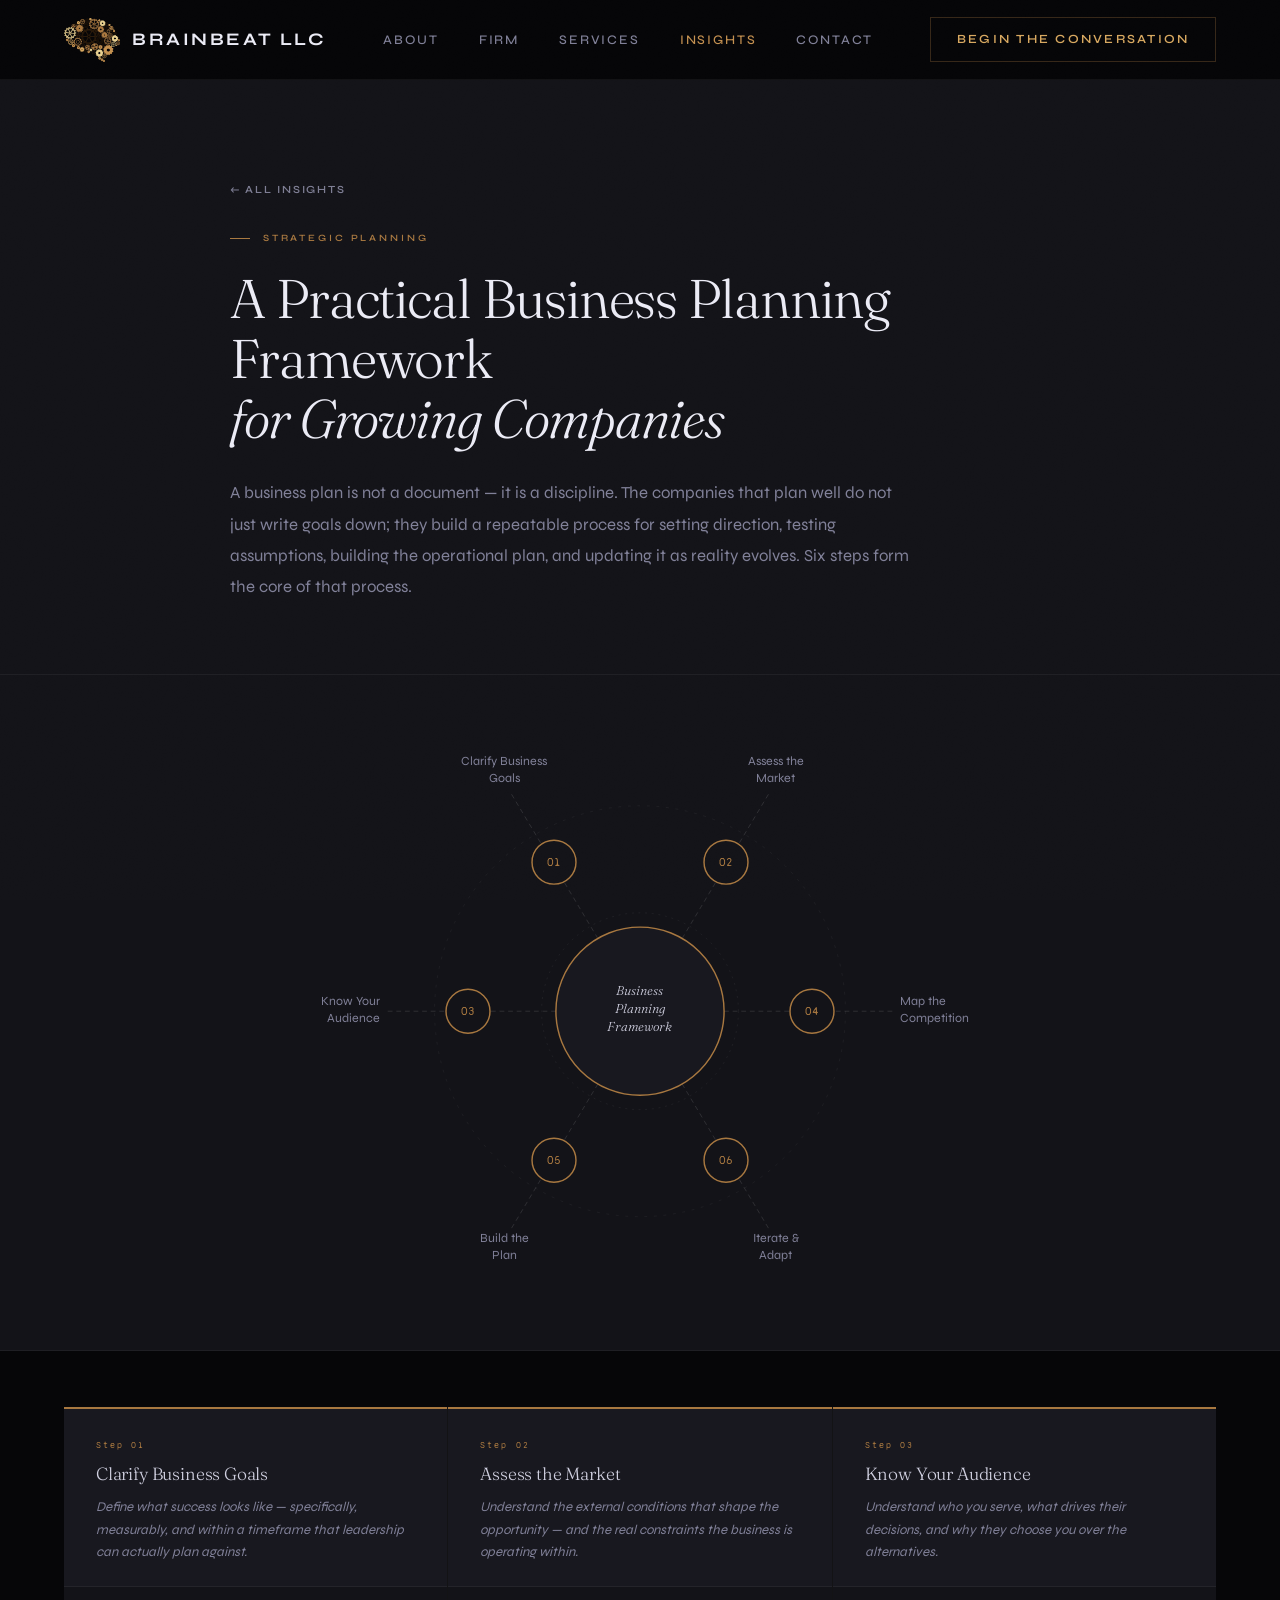
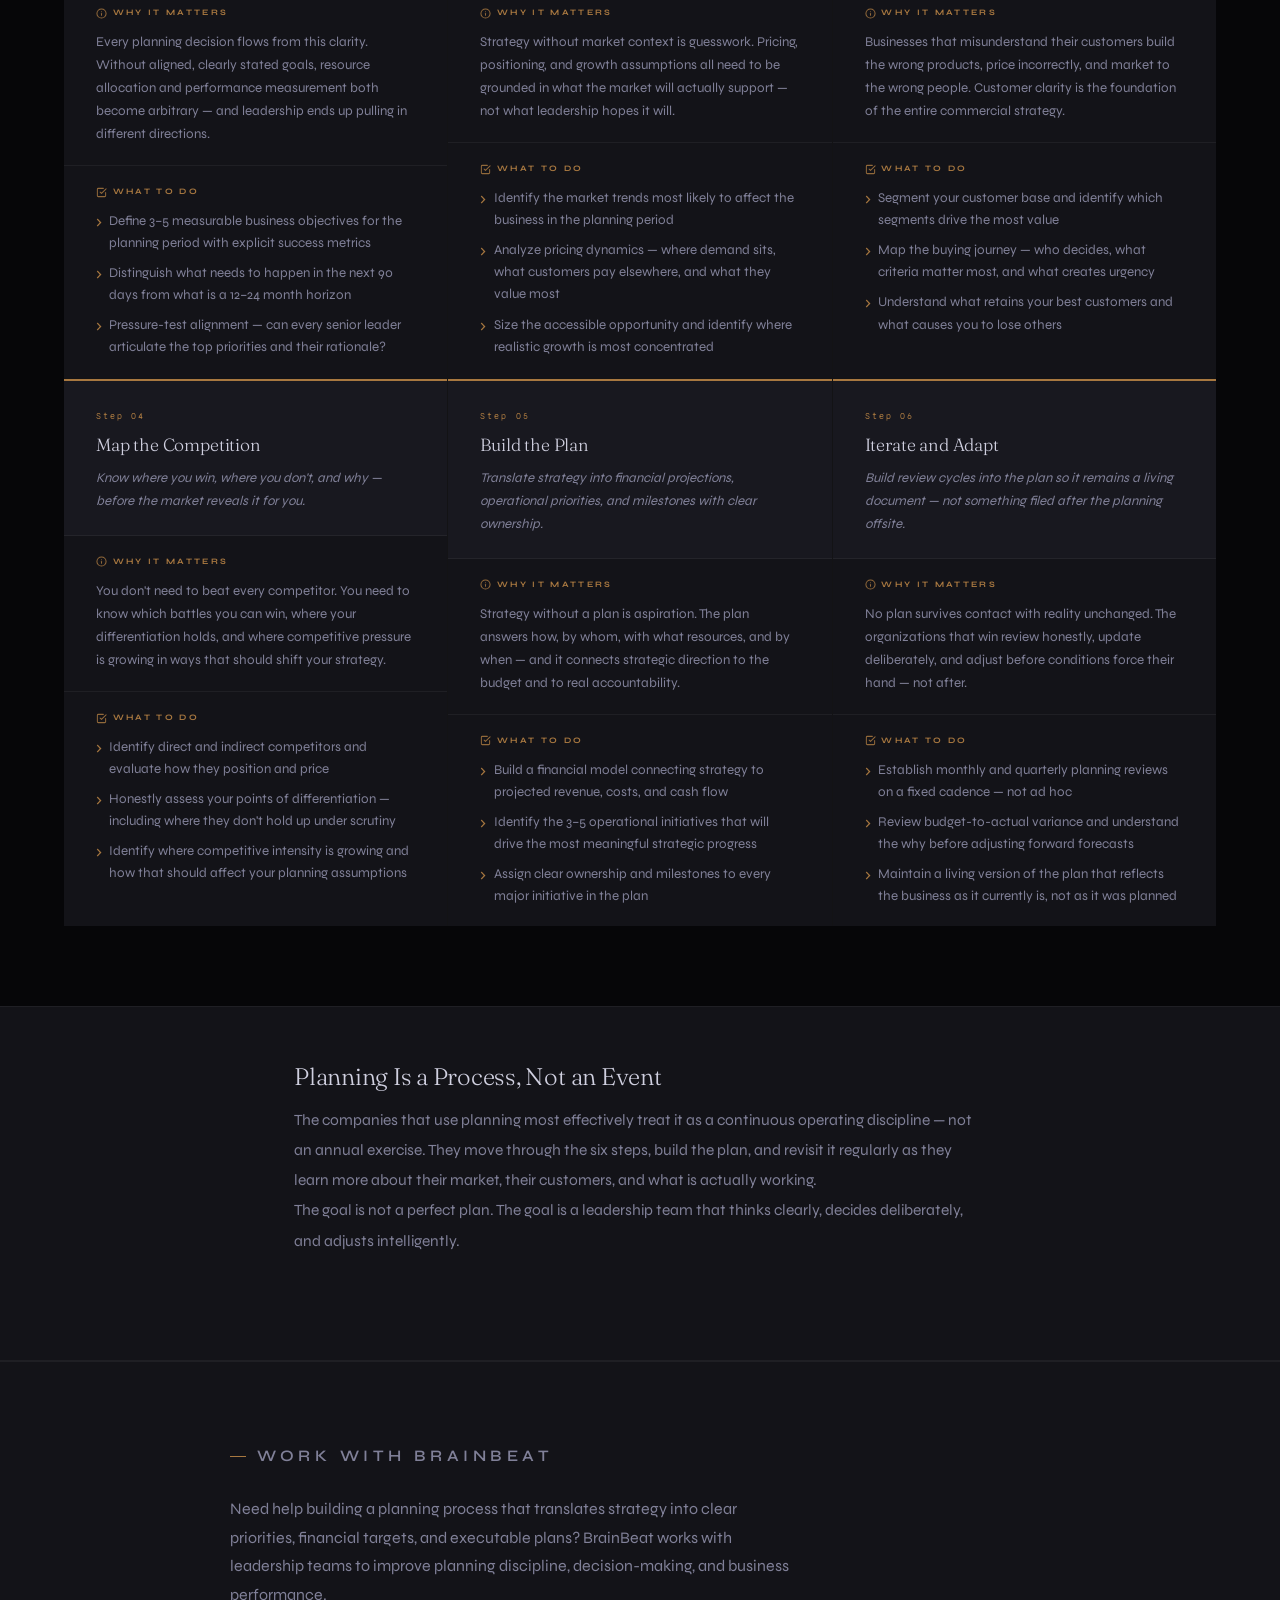
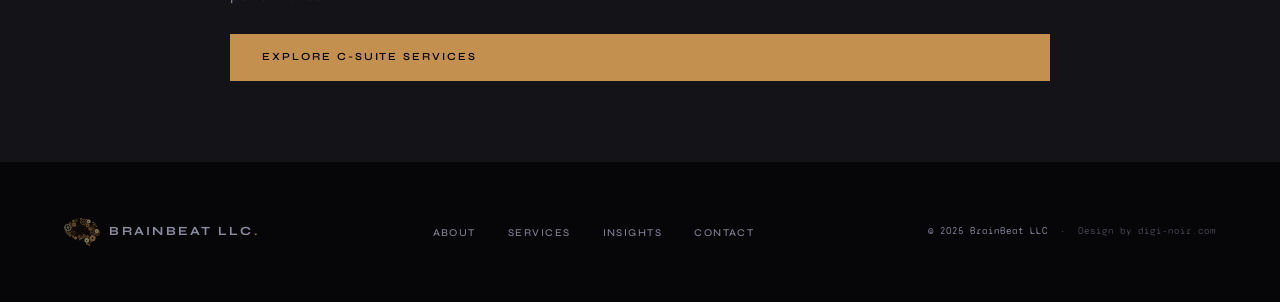
==== insights/business-planning-framework.html @ 5f7722be "added insights" ====
<!doctype html>
<html lang="en">
  <head>
    <meta charset="UTF-8" />
    <meta name="viewport" content="width=device-width, initial-scale=1.0" />
    <title>A Practical Business Planning Framework for Growing Companies | BrainBeat LLC</title>
    <meta
      name="description"
      content="Six steps to a practical business planning framework: clarify goals, assess the market, know your audience, map competition, build the plan, and iterate."
    />
    <meta name="author" content="BrainBeat LLC" />
    <meta name="robots" content="index, follow" />
    <link rel="canonical" href="https://www.brainbeatllc.com/insights/business-planning-framework" />
    <link rel="icon" type="image/svg+xml" href="../favicon.svg" />
    <link rel="icon" type="image/png" href="../favicon.png" />
    <link rel="shortcut icon" href="../favicon.png" />
    <link
      href="https://fonts.googleapis.com/css2?family=Syne:wght@400;500;600;700;800&family=Syne+Mono&family=Fraunces:ital,opsz,wght@0,9..144,300;0,9..144,400;1,9..144,300;1,9..144,400&display=swap"
      rel="stylesheet"
    />
    <link rel="stylesheet" href="../styles.css" />
    <style>
      /* ── HUB DIAGRAM ── */
      .hub-section {
        background: var(--surface);
        border-bottom: 1px solid var(--border);
        padding: 2.5rem 5% 1.5rem;
      }
      .hub-svg-wrap {
        max-width: 860px;
        margin: 0 auto;
      }
      .hub-svg-wrap svg { width: 100%; height: auto; display: block; }

      /* ── STEP CARDS ── */
      .steps-outer {
        padding: 3.5rem 5% 5rem;
        background: var(--void);
      }
      .steps-grid {
        display: grid;
        grid-template-columns: repeat(3, 1fr);
        gap: 1px;
        background: var(--border);
        max-width: 1200px;
        margin: 0 auto;
      }
      .step-card {
        background: var(--surface);
        display: flex;
        flex-direction: column;
        border-top: 2px solid var(--accent);
      }
      .step-card-top {
        padding: 1.8rem 2rem 1.4rem;
        border-bottom: 1px solid var(--border);
        background: var(--surface-mid);
      }
      .step-num {
        font-family: "Syne Mono", monospace;
        font-size: 0.58rem;
        letter-spacing: 0.22em;
        color: var(--accent);
        display: block;
        margin-bottom: 0.35rem;
      }
      .step-title {
        font-family: "Fraunces", serif;
        font-size: 1.1rem;
        font-weight: 300;
        color: var(--text-pale);
        letter-spacing: -0.01em;
        margin-bottom: 0.5rem;
      }
      .step-tagline {
        font-family: "Syne", sans-serif;
        font-size: 0.83rem;
        color: var(--text-muted);
        line-height: 1.7;
        font-style: italic;
      }
      .step-section {
        padding: 1.2rem 2rem;
        border-bottom: 1px solid var(--border);
      }
      .step-section:last-child { border-bottom: none; flex: 1; }
      .step-lbl {
        font-family: "Syne", sans-serif;
        font-size: 0.52rem;
        font-weight: 700;
        letter-spacing: 0.28em;
        text-transform: uppercase;
        color: var(--accent);
        display: flex;
        align-items: center;
        gap: 0.35rem;
        margin-bottom: 0.7rem;
      }
      .step-lbl svg { flex-shrink: 0; opacity: 0.85; }
      .step-p {
        font-family: "Syne", sans-serif;
        font-size: 0.835rem;
        color: var(--text-muted);
        line-height: 1.72;
      }
      .step-list {
        list-style: none;
        display: flex;
        flex-direction: column;
        gap: 0.5rem;
      }
      .step-list li {
        font-family: "Syne", sans-serif;
        font-size: 0.835rem;
        color: var(--text-muted);
        line-height: 1.65;
        display: flex;
        gap: 0.45rem;
        align-items: flex-start;
      }
      .step-list li::before {
        content: "›";
        color: var(--accent);
        font-size: 1rem;
        line-height: 1.55;
        flex-shrink: 0;
      }

      /* ── RESPONSIVE ── */
      @media (max-width: 900px) {
        .steps-grid { grid-template-columns: repeat(2, 1fr); }
      }
      @media (max-width: 560px) {
        .steps-grid { grid-template-columns: 1fr; }
        .step-card { border-top: none; border-left: 2px solid var(--accent); }
        .step-card-top { padding: 1.4rem 1.5rem 1.1rem; }
        .step-section { padding: 1rem 1.5rem; }
        .hub-section { padding: 2rem 5% 1rem; }
      }
    </style>
  </head>
  <body>
    <a class="skip-link" href="#article">Skip to main content</a>

    <!-- NAV -->
    <nav>
      <a class="nav-logo" href="../">
        <img src="../brain_and_gears_dark_executive.svg" alt="BrainBeat LLC" class="nav-logo-img" />
        <span class="nav-logo-text">BrainBeat LLC</span>
      </a>
      <ul class="nav-links">
        <li><a href="../#about">About</a></li>
        <li><a href="../#firm">Firm</a></li>
        <li><a href="../#team">Services</a></li>
        <li><a href="index.html" class="nav-link-active">Insights</a></li>
        <li><a href="../#contact">Contact</a></li>
      </ul>
      <a class="nav-cta" href="../#contact">Begin the Conversation</a>
      <button class="nav-hamburger" id="nav-hamburger" aria-label="Toggle menu">
        <span></span><span></span><span></span>
      </button>
    </nav>
    <div class="nav-drawer" id="nav-drawer">
      <a class="nav-drawer-link" href="../#about">About</a>
      <a class="nav-drawer-link" href="../#firm">Firm</a>
      <a class="nav-drawer-link" href="../#team">Services</a>
      <a class="nav-drawer-link" href="index.html">Insights</a>
      <a class="nav-drawer-link" href="../#contact">Contact</a>
      <a class="nav-drawer-cta" href="../#contact">Begin the Conversation</a>
    </div>

    <!-- ARTICLE -->
    <main class="article-page" id="article">

      <!-- HEADER -->
      <header class="article-header">
        <div class="article-header-inner">
          <a class="article-back" href="index.html">← All Insights</a>
          <p class="article-eyebrow">Strategic Planning</p>
          <h1 class="article-h1">A Practical Business Planning Framework<br /><em>for Growing Companies</em></h1>
          <p class="article-intro">
            A business plan is not a document — it is a discipline. The companies that plan well do not just write goals down; they build a repeatable process for setting direction, testing assumptions, building the operational plan, and updating it as reality evolves. Six steps form the core of that process.
          </p>
        </div>
      </header>

      <!-- HUB DIAGRAM -->
      <div class="hub-section">
        <div class="hub-svg-wrap">
          <svg viewBox="0 0 900 640" xmlns="http://www.w3.org/2000/svg" aria-hidden="true">

            <!-- decorative outer dashed ring -->
            <circle cx="450" cy="310" r="215" fill="none" stroke="var(--border)" stroke-width="1" stroke-dasharray="3 7"/>
            <!-- decorative inner ring -->
            <circle cx="450" cy="310" r="103" fill="none" stroke="var(--border-high)" stroke-width="0.5" stroke-dasharray="2 5"/>

            <!-- spokes (dashed lines from central circle edge, through node, to label zone) -->
            <line x1="406" y1="234" x2="315" y2="82"  stroke="var(--border-high)" stroke-width="1" stroke-dasharray="5 4"/>
            <line x1="494" y1="234" x2="585" y2="82"  stroke="var(--border-high)" stroke-width="1" stroke-dasharray="5 4"/>
            <line x1="362" y1="310" x2="185" y2="310" stroke="var(--border-high)" stroke-width="1" stroke-dasharray="5 4"/>
            <line x1="538" y1="310" x2="715" y2="310" stroke="var(--border-high)" stroke-width="1" stroke-dasharray="5 4"/>
            <line x1="406" y1="386" x2="315" y2="538" stroke="var(--border-high)" stroke-width="1" stroke-dasharray="5 4"/>
            <line x1="494" y1="386" x2="585" y2="538" stroke="var(--border-high)" stroke-width="1" stroke-dasharray="5 4"/>

            <!-- central circle -->
            <circle cx="450" cy="310" r="88" fill="var(--surface-mid)" stroke="var(--accent)" stroke-width="1.5"/>
            <text x="450" y="293" text-anchor="middle" font-family="Fraunces, serif" font-size="13.5" font-weight="300" font-style="italic" fill="var(--text-pale)">Business</text>
            <text x="450" y="312" text-anchor="middle" font-family="Fraunces, serif" font-size="13.5" font-weight="300" font-style="italic" fill="var(--text-pale)">Planning</text>
            <text x="450" y="331" text-anchor="middle" font-family="Fraunces, serif" font-size="13.5" font-weight="300" font-style="italic" fill="var(--text-pale)">Framework</text>

            <!-- node circles -->
            <circle cx="360" cy="154" r="23" fill="var(--surface)" stroke="var(--accent)" stroke-width="1.5"/>
            <circle cx="540" cy="154" r="23" fill="var(--surface)" stroke="var(--accent)" stroke-width="1.5"/>
            <circle cx="270" cy="310" r="23" fill="var(--surface)" stroke="var(--accent)" stroke-width="1.5"/>
            <circle cx="630" cy="310" r="23" fill="var(--surface)" stroke="var(--accent)" stroke-width="1.5"/>
            <circle cx="360" cy="466" r="23" fill="var(--surface)" stroke="var(--accent)" stroke-width="1.5"/>
            <circle cx="540" cy="466" r="23" fill="var(--surface)" stroke="var(--accent)" stroke-width="1.5"/>

            <!-- node numbers -->
            <text x="360" y="154" text-anchor="middle" dominant-baseline="central" font-family="Syne Mono, monospace" font-size="13" fill="var(--accent)">01</text>
            <text x="540" y="154" text-anchor="middle" dominant-baseline="central" font-family="Syne Mono, monospace" font-size="13" fill="var(--accent)">02</text>
            <text x="270" y="310" text-anchor="middle" dominant-baseline="central" font-family="Syne Mono, monospace" font-size="13" fill="var(--accent)">03</text>
            <text x="630" y="310" text-anchor="middle" dominant-baseline="central" font-family="Syne Mono, monospace" font-size="13" fill="var(--accent)">04</text>
            <text x="360" y="466" text-anchor="middle" dominant-baseline="central" font-family="Syne Mono, monospace" font-size="13" fill="var(--accent)">05</text>
            <text x="540" y="466" text-anchor="middle" dominant-baseline="central" font-family="Syne Mono, monospace" font-size="13" fill="var(--accent)">06</text>

            <!-- step labels -->
            <text x="308" y="52"  text-anchor="middle" font-family="Syne, sans-serif" font-size="13" fill="var(--text-muted)">Clarify Business</text>
            <text x="308" y="70"  text-anchor="middle" font-family="Syne, sans-serif" font-size="13" fill="var(--text-muted)">Goals</text>

            <text x="592" y="52"  text-anchor="middle" font-family="Syne, sans-serif" font-size="13" fill="var(--text-muted)">Assess the</text>
            <text x="592" y="70"  text-anchor="middle" font-family="Syne, sans-serif" font-size="13" fill="var(--text-muted)">Market</text>

            <text x="178" y="303" text-anchor="end"    font-family="Syne, sans-serif" font-size="13" fill="var(--text-muted)">Know Your</text>
            <text x="178" y="321" text-anchor="end"    font-family="Syne, sans-serif" font-size="13" fill="var(--text-muted)">Audience</text>

            <text x="722" y="303" text-anchor="start"  font-family="Syne, sans-serif" font-size="13" fill="var(--text-muted)">Map the</text>
            <text x="722" y="321" text-anchor="start"  font-family="Syne, sans-serif" font-size="13" fill="var(--text-muted)">Competition</text>

            <text x="308" y="551" text-anchor="middle" font-family="Syne, sans-serif" font-size="13" fill="var(--text-muted)">Build the</text>
            <text x="308" y="569" text-anchor="middle" font-family="Syne, sans-serif" font-size="13" fill="var(--text-muted)">Plan</text>

            <text x="592" y="551" text-anchor="middle" font-family="Syne, sans-serif" font-size="13" fill="var(--text-muted)">Iterate &amp;</text>
            <text x="592" y="569" text-anchor="middle" font-family="Syne, sans-serif" font-size="13" fill="var(--text-muted)">Adapt</text>

          </svg>
        </div>
      </div>

      <!-- SIX STEP CARDS -->
      <div class="steps-outer">
        <div class="steps-grid">

          <!-- 01 -->
          <div class="step-card">
            <div class="step-card-top">
              <span class="step-num">Step 01</span>
              <h2 class="step-title">Clarify Business Goals</h2>
              <p class="step-tagline">Define what success looks like — specifically, measurably, and within a timeframe that leadership can actually plan against.</p>
            </div>
            <div class="step-section">
              <p class="step-lbl">
                <svg width="11" height="11" viewBox="0 0 24 24" fill="none" stroke="currentColor" stroke-width="2.2" stroke-linecap="round" stroke-linejoin="round"><circle cx="12" cy="12" r="10"/><path d="M12 16v-4"/><path d="M12 8h.01"/></svg>
                Why It Matters
              </p>
              <p class="step-p">Every planning decision flows from this clarity. Without aligned, clearly stated goals, resource allocation and performance measurement both become arbitrary — and leadership ends up pulling in different directions.</p>
            </div>
            <div class="step-section">
              <p class="step-lbl">
                <svg width="11" height="11" viewBox="0 0 24 24" fill="none" stroke="currentColor" stroke-width="2.2" stroke-linecap="round" stroke-linejoin="round"><polyline points="9 11 12 14 22 4"/><path d="M21 12v7a2 2 0 0 1-2 2H5a2 2 0 0 1-2-2V5a2 2 0 0 1 2-2h11"/></svg>
                What To Do
              </p>
              <ul class="step-list">
                <li>Define 3–5 measurable business objectives for the planning period with explicit success metrics</li>
                <li>Distinguish what needs to happen in the next 90 days from what is a 12–24 month horizon</li>
                <li>Pressure-test alignment — can every senior leader articulate the top priorities and their rationale?</li>
              </ul>
            </div>
          </div>

          <!-- 02 -->
          <div class="step-card">
            <div class="step-card-top">
              <span class="step-num">Step 02</span>
              <h2 class="step-title">Assess the Market</h2>
              <p class="step-tagline">Understand the external conditions that shape the opportunity — and the real constraints the business is operating within.</p>
            </div>
            <div class="step-section">
              <p class="step-lbl">
                <svg width="11" height="11" viewBox="0 0 24 24" fill="none" stroke="currentColor" stroke-width="2.2" stroke-linecap="round" stroke-linejoin="round"><circle cx="12" cy="12" r="10"/><path d="M12 16v-4"/><path d="M12 8h.01"/></svg>
                Why It Matters
              </p>
              <p class="step-p">Strategy without market context is guesswork. Pricing, positioning, and growth assumptions all need to be grounded in what the market will actually support — not what leadership hopes it will.</p>
            </div>
            <div class="step-section">
              <p class="step-lbl">
                <svg width="11" height="11" viewBox="0 0 24 24" fill="none" stroke="currentColor" stroke-width="2.2" stroke-linecap="round" stroke-linejoin="round"><polyline points="9 11 12 14 22 4"/><path d="M21 12v7a2 2 0 0 1-2 2H5a2 2 0 0 1-2-2V5a2 2 0 0 1 2-2h11"/></svg>
                What To Do
              </p>
              <ul class="step-list">
                <li>Identify the market trends most likely to affect the business in the planning period</li>
                <li>Analyze pricing dynamics — where demand sits, what customers pay elsewhere, and what they value most</li>
                <li>Size the accessible opportunity and identify where realistic growth is most concentrated</li>
              </ul>
            </div>
          </div>

          <!-- 03 -->
          <div class="step-card">
            <div class="step-card-top">
              <span class="step-num">Step 03</span>
              <h2 class="step-title">Know Your Audience</h2>
              <p class="step-tagline">Understand who you serve, what drives their decisions, and why they choose you over the alternatives.</p>
            </div>
            <div class="step-section">
              <p class="step-lbl">
                <svg width="11" height="11" viewBox="0 0 24 24" fill="none" stroke="currentColor" stroke-width="2.2" stroke-linecap="round" stroke-linejoin="round"><circle cx="12" cy="12" r="10"/><path d="M12 16v-4"/><path d="M12 8h.01"/></svg>
                Why It Matters
              </p>
              <p class="step-p">Businesses that misunderstand their customers build the wrong products, price incorrectly, and market to the wrong people. Customer clarity is the foundation of the entire commercial strategy.</p>
            </div>
            <div class="step-section">
              <p class="step-lbl">
                <svg width="11" height="11" viewBox="0 0 24 24" fill="none" stroke="currentColor" stroke-width="2.2" stroke-linecap="round" stroke-linejoin="round"><polyline points="9 11 12 14 22 4"/><path d="M21 12v7a2 2 0 0 1-2 2H5a2 2 0 0 1-2-2V5a2 2 0 0 1 2-2h11"/></svg>
                What To Do
              </p>
              <ul class="step-list">
                <li>Segment your customer base and identify which segments drive the most value</li>
                <li>Map the buying journey — who decides, what criteria matter most, and what creates urgency</li>
                <li>Understand what retains your best customers and what causes you to lose others</li>
              </ul>
            </div>
          </div>

          <!-- 04 -->
          <div class="step-card">
            <div class="step-card-top">
              <span class="step-num">Step 04</span>
              <h2 class="step-title">Map the Competition</h2>
              <p class="step-tagline">Know where you win, where you don't, and why — before the market reveals it for you.</p>
            </div>
            <div class="step-section">
              <p class="step-lbl">
                <svg width="11" height="11" viewBox="0 0 24 24" fill="none" stroke="currentColor" stroke-width="2.2" stroke-linecap="round" stroke-linejoin="round"><circle cx="12" cy="12" r="10"/><path d="M12 16v-4"/><path d="M12 8h.01"/></svg>
                Why It Matters
              </p>
              <p class="step-p">You don't need to beat every competitor. You need to know which battles you can win, where your differentiation holds, and where competitive pressure is growing in ways that should shift your strategy.</p>
            </div>
            <div class="step-section">
              <p class="step-lbl">
                <svg width="11" height="11" viewBox="0 0 24 24" fill="none" stroke="currentColor" stroke-width="2.2" stroke-linecap="round" stroke-linejoin="round"><polyline points="9 11 12 14 22 4"/><path d="M21 12v7a2 2 0 0 1-2 2H5a2 2 0 0 1-2-2V5a2 2 0 0 1 2-2h11"/></svg>
                What To Do
              </p>
              <ul class="step-list">
                <li>Identify direct and indirect competitors and evaluate how they position and price</li>
                <li>Honestly assess your points of differentiation — including where they don't hold up under scrutiny</li>
                <li>Identify where competitive intensity is growing and how that should affect your planning assumptions</li>
              </ul>
            </div>
          </div>

          <!-- 05 -->
          <div class="step-card">
            <div class="step-card-top">
              <span class="step-num">Step 05</span>
              <h2 class="step-title">Build the Plan</h2>
              <p class="step-tagline">Translate strategy into financial projections, operational priorities, and milestones with clear ownership.</p>
            </div>
            <div class="step-section">
              <p class="step-lbl">
                <svg width="11" height="11" viewBox="0 0 24 24" fill="none" stroke="currentColor" stroke-width="2.2" stroke-linecap="round" stroke-linejoin="round"><circle cx="12" cy="12" r="10"/><path d="M12 16v-4"/><path d="M12 8h.01"/></svg>
                Why It Matters
              </p>
              <p class="step-p">Strategy without a plan is aspiration. The plan answers how, by whom, with what resources, and by when — and it connects strategic direction to the budget and to real accountability.</p>
            </div>
            <div class="step-section">
              <p class="step-lbl">
                <svg width="11" height="11" viewBox="0 0 24 24" fill="none" stroke="currentColor" stroke-width="2.2" stroke-linecap="round" stroke-linejoin="round"><polyline points="9 11 12 14 22 4"/><path d="M21 12v7a2 2 0 0 1-2 2H5a2 2 0 0 1-2-2V5a2 2 0 0 1 2-2h11"/></svg>
                What To Do
              </p>
              <ul class="step-list">
                <li>Build a financial model connecting strategy to projected revenue, costs, and cash flow</li>
                <li>Identify the 3–5 operational initiatives that will drive the most meaningful strategic progress</li>
                <li>Assign clear ownership and milestones to every major initiative in the plan</li>
              </ul>
            </div>
          </div>

          <!-- 06 -->
          <div class="step-card">
            <div class="step-card-top">
              <span class="step-num">Step 06</span>
              <h2 class="step-title">Iterate and Adapt</h2>
              <p class="step-tagline">Build review cycles into the plan so it remains a living document — not something filed after the planning offsite.</p>
            </div>
            <div class="step-section">
              <p class="step-lbl">
                <svg width="11" height="11" viewBox="0 0 24 24" fill="none" stroke="currentColor" stroke-width="2.2" stroke-linecap="round" stroke-linejoin="round"><circle cx="12" cy="12" r="10"/><path d="M12 16v-4"/><path d="M12 8h.01"/></svg>
                Why It Matters
              </p>
              <p class="step-p">No plan survives contact with reality unchanged. The organizations that win review honestly, update deliberately, and adjust before conditions force their hand — not after.</p>
            </div>
            <div class="step-section">
              <p class="step-lbl">
                <svg width="11" height="11" viewBox="0 0 24 24" fill="none" stroke="currentColor" stroke-width="2.2" stroke-linecap="round" stroke-linejoin="round"><polyline points="9 11 12 14 22 4"/><path d="M21 12v7a2 2 0 0 1-2 2H5a2 2 0 0 1-2-2V5a2 2 0 0 1 2-2h11"/></svg>
                What To Do
              </p>
              <ul class="step-list">
                <li>Establish monthly and quarterly planning reviews on a fixed cadence — not ad hoc</li>
                <li>Review budget-to-actual variance and understand the why before adjusting forward forecasts</li>
                <li>Maintain a living version of the plan that reflects the business as it currently is, not as it was planned</li>
              </ul>
            </div>
          </div>

        </div><!-- /steps-grid -->
      </div><!-- /steps-outer -->

      <!-- CLOSING PROSE -->
      <div style="background: var(--surface); border-top: 1px solid var(--border); border-bottom: 1px solid var(--border);">
        <div class="article-body" style="padding-top: 3.5rem; padding-bottom: 3.5rem;">
          <section>
            <h2>Planning Is a Process, Not an Event</h2>
            <p>The companies that use planning most effectively treat it as a continuous operating discipline — not an annual exercise. They move through the six steps, build the plan, and revisit it regularly as they learn more about their market, their customers, and what is actually working.</p>
            <p>The goal is not a perfect plan. The goal is a leadership team that thinks clearly, decides deliberately, and adjusts intelligently.</p>
          </section>
        </div>
      </div>

      <!-- CTA -->
      <div class="article-cta-block">
        <div class="article-cta-inner">
          <p class="article-cta-label">Work With BrainBeat</p>
          <p>Need help building a planning process that translates strategy into clear priorities, financial targets, and executable plans? BrainBeat works with leadership teams to improve planning discipline, decision-making, and business performance.</p>
          <a class="btn-primary" href="../#team">Explore C-Suite Services</a>
        </div>
      </div>

    </main>

    <!-- FOOTER -->
    <footer>
      <div class="footer-inner">
        <a class="footer-logo" href="../">
          <img src="../brain_and_gears_dark_executive.svg" alt="BrainBeat LLC" class="footer-logo-img" />
          <span class="footer-logo-wordmark">BrainBeat LLC<span>.</span></span>
        </a>
        <ul class="footer-links">
          <li><a href="../#about">About</a></li>
          <li><a href="../#team">Services</a></li>
          <li><a href="index.html">Insights</a></li>
          <li><a href="../#contact">Contact</a></li>
        </ul>
        <span class="footer-copy">© 2025 BrainBeat LLC &nbsp;·&nbsp; <a href="https://www.digi-noir.com" target="_blank" rel="noopener" style="color: inherit; text-decoration: none; opacity: 0.5">Design by digi-noir.com</a></span>
      </div>
    </footer>

    <script>
      const hamburger = document.getElementById("nav-hamburger");
      const drawer = document.getElementById("nav-drawer");
      hamburger.addEventListener("click", () => { hamburger.classList.toggle("open"); drawer.classList.toggle("open"); });
      drawer.querySelectorAll("a").forEach((link) => { link.addEventListener("click", () => { hamburger.classList.remove("open"); drawer.classList.remove("open"); }); });
    </script>
  </body>
</html>
---- styles.css ----
*,
*::before,
*::after {
  box-sizing: border-box;
  margin: 0;
  padding: 0;
}

:root {
  --void: #060608;
  --abyss: #0a0a0e;
  --deep: #0e0e14;
  --surface: #131318;
  --surface-mid: #18181f;
  --surface-up: #1f1f28;
  --border: rgba(255, 255, 255, 0.05);
  --border-mid: rgba(255, 255, 255, 0.08);
  --border-high: rgba(255, 255, 255, 0.12);
  --text-dim: #7e7e94;
  --text-muted: #808098;
  --text-mid: #8a8aa0;
  --text-soft: #b0b0c8;
  --text-pale: #d0d0e0;
  --text-bright: #ebebf5;
  --platinum: #c8c8d8;
  --silver: #e0e0f0;
  --accent: #a87840;
  --accent-mid: #c49050;
  --accent-light: #d8a860;
  --accent-glow: rgba(168, 120, 64, 0.12);
  --red: #e06060;
}

html {
  scroll-behavior: smooth;
}

body {
  background-color: var(--void);
  color: var(--text-soft);
  font-family: "Syne", system-ui, sans-serif;
  font-size: 15px;
  line-height: 1.65;
  overflow-x: hidden;
}

/* Cinematic grain */
body::before {
  content: "";
  position: fixed;
  inset: 0;
  background-image: url("data:image/svg+xml,%3Csvg xmlns='http://www.w3.org/2000/svg' width='300' height='300'%3E%3Cfilter id='n'%3E%3CfeTurbulence type='fractalNoise' baseFrequency='0.75' numOctaves='4' stitchTiles='stitch'/%3E%3CfeColorMatrix type='saturate' values='0'/%3E%3C/filter%3E%3Crect width='300' height='300' filter='url(%23n)' opacity='0.035'/%3E%3C/svg%3E");
  pointer-events: none;
  z-index: 999;
  mix-blend-mode: overlay;
}

/* ── NAV ── */
nav {
  position: fixed;
  top: 0;
  left: 0;
  right: 0;
  z-index: 100;
  display: flex;
  align-items: center;
  justify-content: space-between;
  padding: 0 5%;
  height: 80px;
  background: rgba(6, 6, 8, 0.9);
  backdrop-filter: blur(20px);
  border-bottom: 1px solid var(--border);
}

.nav-logo {
  display: flex;
  align-items: center;
  gap: 0.75rem;
  text-decoration: none;
}

.nav-logo-img {
  height: 44px;
  width: auto;
  display: block;
  transition: opacity 0.2s;
}

.nav-logo:hover .nav-logo-img {
  opacity: 0.85;
}

.nav-logo-text {
  font-family: "Syne", sans-serif;
  font-size: 1.1rem;
  font-weight: 700;
  letter-spacing: 0.14em;
  text-transform: uppercase;
  color: var(--text-bright);
}

.nav-logo-text span {
  color: var(--accent-mid);
}

.nav-links {
  display: flex;
  gap: 2.5rem;
  list-style: none;
}

.nav-links a {
  font-family: "Syne", sans-serif;
  font-size: 0.82rem;
  font-weight: 500;
  letter-spacing: 0.14em;
  text-transform: uppercase;
  color: var(--text-muted);
  text-decoration: none;
  transition: color 0.2s;
}

.nav-links a:hover {
  color: var(--text-soft);
}

.nav-cta {
  font-family: "Syne", sans-serif;
  font-size: 0.78rem;
  font-weight: 600;
  letter-spacing: 0.18em;
  text-transform: uppercase;
  color: var(--accent-light);
  border: 1px solid rgba(168, 120, 64, 0.3);
  padding: 0.7rem 1.6rem;
  text-decoration: none;
  transition:
    border-color 0.2s,
    background 0.2s;
}

.nav-cta:hover {
  border-color: var(--accent-mid);
  background: var(--accent-glow);
}

/* ── HERO LOGO ── */
.hero-logo-display {
  position: absolute;
  top: 50%;
  left: 50%;
  transform: translate(-20%, -54%);
  width: 420px;
  height: 420px;
  pointer-events: none;
  z-index: 0;
}

.hero-logo-display::before {
  content: "";
  position: absolute;
  inset: -60px;
  background: radial-gradient(
    ellipse,
    rgba(168, 120, 64, 0.18) 0%,
    transparent 70%
  );
  pointer-events: none;
}

.hero-logo-display img {
  width: 100%;
  height: 100%;
  object-fit: contain;
  filter: sepia(1) saturate(1.6) hue-rotate(5deg) brightness(1.3);
  animation: logo-breathe 5s ease-in-out infinite;
}

@keyframes logo-breathe {
  0%,
  100% {
    opacity: 0.12;
  }
  50% {
    opacity: 0.52;
  }
}

/* ── HERO ── */
.hero {
  min-height: 100vh;
  padding: 8rem 5% 6rem;
  display: flex;
  align-items: flex-end;
  position: relative;
  overflow: hidden;
}

.hero-gradient {
  position: absolute;
  inset: 0;
  background:
    radial-gradient(
      ellipse 60% 80% at 70% 30%,
      rgba(168, 120, 64, 0.06) 0%,
      transparent 70%
    ),
    radial-gradient(
      ellipse 40% 60% at 10% 90%,
      rgba(168, 120, 64, 0.04) 0%,
      transparent 60%
    ),
    linear-gradient(to bottom, transparent 40%, var(--void) 100%);
}

.hero-counter {
  position: absolute;
  top: 8rem;
  right: 5%;
  display: flex;
  flex-direction: column;
  gap: 0.5rem;
  align-items: flex-end;
}

.hero-counter-num {
  font-family: "Syne Mono", monospace;
  font-size: 0.65rem;
  color: var(--text-dim);
  letter-spacing: 0.1em;
}

.hero-counter-active {
  color: var(--accent-mid);
}

.hero-content {
  position: relative;
  z-index: 1;
  max-width: 900px;
}

.hero-label {
  font-family: "Syne", sans-serif;
  font-size: 0.62rem;
  font-weight: 600;
  letter-spacing: 0.3em;
  text-transform: uppercase;
  color: var(--accent);
  margin-bottom: 2rem;
  display: flex;
  align-items: center;
  gap: 1rem;
}

.hero-label::before {
  content: "";
  width: 30px;
  height: 1px;
  background: var(--accent);
}

.hero h1 {
  font-family: "Fraunces", serif;
  font-size: clamp(3.5rem, 9vw, 8rem);
  font-weight: 300;
  line-height: 0.95;
  color: var(--text-bright);
  margin-bottom: 2.5rem;
  letter-spacing: -0.02em;
}

.hero h1 em {
  font-style: italic;
  color: var(--accent-mid);
}

.hero-bottom {
  display: flex;
  align-items: flex-end;
  justify-content: space-between;
  gap: 3rem;
  flex-wrap: wrap;
}

.hero-sub {
  font-family: "Syne", sans-serif;
  font-size: 1.1rem;
  font-weight: 400;
  color: var(--text-muted);
  max-width: 400px;
  line-height: 1.8;
}

.hero-actions {
  display: flex;
  flex-direction: column;
  gap: 0.8rem;
  align-items: flex-end;
}

.btn-primary {
  font-family: "Syne", sans-serif;
  font-size: 0.68rem;
  font-weight: 600;
  letter-spacing: 0.18em;
  text-transform: uppercase;
  color: var(--void);
  background: var(--accent-mid);
  padding: 0.9rem 2rem;
  text-decoration: none;
  transition:
    background 0.2s,
    transform 0.15s;
  white-space: nowrap;
}

.btn-primary:hover {
  background: var(--accent-light);
  transform: translateY(-1px);
}

.btn-ghost {
  font-family: "Syne", sans-serif;
  font-size: 0.68rem;
  font-weight: 500;
  letter-spacing: 0.18em;
  text-transform: uppercase;
  color: var(--text-mid);
  border: 1px solid var(--border-high);
  padding: 0.9rem 2rem;
  text-decoration: none;
  transition:
    color 0.2s,
    border-color 0.2s;
  white-space: nowrap;
}

.btn-ghost:hover {
  color: var(--text-pale);
  border-color: rgba(255, 255, 255, 0.2);
}

/* ── MARQUEE ── */
.marquee-wrap {
  overflow: hidden;
  border-top: 1px solid var(--border);
  border-bottom: 1px solid var(--border);
  background: var(--surface);
  padding: 1rem 0;
}

.marquee-track {
  display: flex;
  gap: 4rem;
  animation: marquee 30s linear infinite;
  width: max-content;
}

.marquee-item {
  font-family: "Syne", sans-serif;
  font-size: 0.85rem;
  font-weight: 600;
  letter-spacing: 0.3em;
  text-transform: uppercase;
  color: var(--text-mid);
  white-space: nowrap;
  display: flex;
  align-items: center;
  gap: 2rem;
}

.marquee-item::after {
  content: "✦";
  color: var(--accent-mid);
  font-size: 0.65rem;
}

@keyframes marquee {
  0% {
    transform: translateX(0);
  }
  100% {
    transform: translateX(-50%);
  }
}

/* ── SERVICES ── */
.services {
  padding: 8rem 5%;
  position: relative;
}

.services-header {
  display: flex;
  justify-content: space-between;
  align-items: flex-end;
  margin-bottom: 4rem;
  padding-bottom: 2rem;
  border-bottom: 1px solid var(--border);
}

.section-label {
  font-family: "Syne", sans-serif;
  font-size: 0.6rem;
  font-weight: 600;
  letter-spacing: 0.3em;
  text-transform: uppercase;
  color: var(--accent);
  margin-bottom: 0.8rem;
  display: flex;
  align-items: center;
  gap: 0.8rem;
}

.section-label::before {
  content: "";
  width: 20px;
  height: 1px;
  background: var(--accent);
}

.section-title {
  font-family: "Fraunces", serif;
  font-size: clamp(2rem, 4vw, 3.5rem);
  font-weight: 300;
  color: var(--text-bright);
  line-height: 1.1;
  letter-spacing: -0.01em;
}

.section-title em {
  font-style: italic;
  color: var(--accent-mid);
}

.section-count {
  font-family: "Syne Mono", monospace;
  font-size: 0.65rem;
  color: var(--text-dim);
  letter-spacing: 0.1em;
}

.services-list {
  display: flex;
  flex-direction: column;
  gap: 1px;
  background: var(--border);
}

.service-row {
  background: var(--void);
  display: grid;
  grid-template-columns: 60px 1fr 1fr auto;
  gap: 2.5rem;
  align-items: center;
  padding: 2rem 0;
  cursor: pointer;
  transition: background 0.25s;
  position: relative;
}

.service-row::before {
  content: "";
  position: absolute;
  left: 0;
  top: 0;
  bottom: 0;
  width: 2px;
  background: var(--accent);
  transform: scaleY(0);
  transition: transform 0.3s;
}

.service-row:hover {
  background: var(--surface);
}
.service-row:hover::before {
  transform: scaleY(1);
}

.service-row-num {
  font-family: "Syne Mono", monospace;
  font-size: 0.85rem;
  color: var(--text-dim);
  text-align: right;
  padding-right: 1rem;
  border-right: 1px solid var(--border);
}

.service-row-name {
  font-family: "Fraunces", serif;
  font-size: 1.7rem;
  font-weight: 300;
  color: var(--text-pale);
}

.service-row-desc {
  font-family: "Syne", sans-serif;
  font-size: 1rem;
  color: var(--text-muted);
  line-height: 1.7;
}

.service-row-arrow {
  font-size: 1.3rem;
  color: var(--text-dim);
  padding-right: 2rem;
  transition:
    color 0.2s,
    transform 0.2s;
}

.service-row:hover .service-row-arrow {
  color: var(--accent-mid);
  transform: translateX(4px);
}

/* ── STATS ── */
.stats {
  padding: 6rem 5%;
  background: var(--surface);
  border-top: 1px solid var(--border);
  border-bottom: 1px solid var(--border);
}

.stats-inner {
  max-width: 1300px;
  margin: 0 auto;
  display: grid;
  grid-template-columns: repeat(4, 1fr);
  gap: 1px;
  background: var(--border);
}

.stat-block {
  background: var(--surface);
  padding: 3rem 2rem;
  position: relative;
  overflow: hidden;
}

.stat-block::before {
  content: "";
  position: absolute;
  bottom: 0;
  left: 0;
  right: 0;
  height: 1px;
  background: linear-gradient(to right, var(--accent), transparent);
  opacity: 0;
  transition: opacity 0.3s;
}

.stat-block:hover::before {
  opacity: 1;
}

.stat-value {
  font-family: "Fraunces", serif;
  font-size: 3rem;
  font-weight: 300;
  color: var(--text-bright);
  line-height: 1;
  margin-bottom: 0.5rem;
}

.stat-unit {
  font-size: 1.5rem;
  color: var(--accent-mid);
}

.stat-label {
  font-family: "Syne", sans-serif;
  font-size: 0.975rem;
  font-weight: 500;
  letter-spacing: 0.18em;
  text-transform: uppercase;
  color: var(--text-dim);
}

/* ── STATEMENT ── */
.statement {
  padding: 10rem 5%;
  position: relative;
  overflow: hidden;
}

.statement-glow {
  position: absolute;
  top: 50%;
  left: 50%;
  transform: translate(-50%, -50%);
  width: 600px;
  height: 300px;
  background: radial-gradient(
    ellipse,
    rgba(168, 120, 64, 0.06) 0%,
    transparent 70%
  );
  pointer-events: none;
}

.statement-inner {
  max-width: 1000px;
  margin: 0 auto;
  position: relative;
  z-index: 1;
}

.statement-quote {
  font-family: "Fraunces", serif;
  font-size: clamp(1.8rem, 4vw, 3.2rem);
  font-weight: 300;
  font-style: italic;
  color: var(--text-pale);
  line-height: 1.35;
  margin-bottom: 3rem;
  letter-spacing: -0.01em;
}

.statement-attr {
  display: flex;
  align-items: center;
  gap: 1.5rem;
}

.statement-attr-line {
  width: 40px;
  height: 1px;
  background: var(--accent);
}

.statement-attr-text {
  font-family: "Syne", sans-serif;
  font-size: 0.65rem;
  font-weight: 500;
  letter-spacing: 0.2em;
  text-transform: uppercase;
  color: var(--accent);
}

/* ── TEAM ── */
.team {
  padding: 8rem 5%;
  background: var(--surface);
  border-top: 1px solid var(--border);
}

.team-header {
  display: flex;
  justify-content: space-between;
  align-items: flex-end;
  margin-bottom: 4rem;
}

.team-grid {
  display: grid;
  grid-template-columns: repeat(3, 1fr);
  gap: 1px;
  background: var(--border);
}

.team-card {
  background: var(--surface);
  padding: 2.5rem 2rem;
  transition: background 0.25s;
}

.team-card:hover {
  background: var(--surface-up);
}

.team-initial-block {
  width: 72px;
  height: 72px;
  border: 1px solid var(--border-high);
  display: flex;
  align-items: center;
  justify-content: center;
  font-family: "Fraunces", serif;
  font-size: 1.1rem;
  font-style: italic;
  color: var(--accent-mid);
  margin-bottom: 1.5rem;
}

.team-name {
  font-family: "Fraunces", serif;
  font-size: 1.4rem;
  font-weight: 300;
  color: var(--text-pale);
  margin-bottom: 0.3rem;
}

.team-title {
  font-family: "Syne", sans-serif;
  font-size: 0.75rem;
  font-weight: 600;
  letter-spacing: 0.2em;
  text-transform: uppercase;
  color: var(--accent);
  margin-bottom: 1.2rem;
}

.team-bio {
  font-family: "Syne", sans-serif;
  font-size: 0.95rem;
  font-weight: 400;
  color: var(--text-muted);
  line-height: 1.75;
}

.csuite-points {
  display: flex;
  flex-direction: column;
  gap: 0.6rem;
  margin-top: 0.2rem;
}

.csuite-points p {
  font-family: "Syne", sans-serif;
  font-size: 0.95rem;
  font-weight: 400;
  color: var(--text-muted);
  line-height: 1.5;
}

/* ── CONTACT ── */
.contact {
  padding: 8rem 5%;
  position: relative;
}

.contact-inner {
  max-width: 1200px;
  margin: 0 auto;
  display: grid;
  grid-template-columns: 1fr 1.6fr;
  gap: 6rem;
  align-items: start;
}

.contact-left .section-label {
  margin-bottom: 0.8rem;
}
.contact-left .section-title {
  font-size: 2.2rem;
  margin-bottom: 1.5rem;
}

.contact-left p {
  font-family: "Syne", sans-serif;
  font-size: 0.85rem;
  color: var(--text-muted);
  line-height: 1.8;
  margin-bottom: 2rem;
}

.contact-meta {
  display: flex;
  flex-direction: column;
  gap: 1.2rem;
}

.contact-meta-item {
  display: flex;
  flex-direction: column;
  gap: 0.2rem;
}

.contact-meta-label {
  font-family: "Syne", sans-serif;
  font-size: 0.58rem;
  font-weight: 600;
  letter-spacing: 0.25em;
  text-transform: uppercase;
  color: var(--text-dim);
}

.contact-meta-value {
  font-family: "Syne Mono", monospace;
  font-size: 0.82rem;
  color: var(--text-soft);
}

.contact-form {
  display: grid;
  gap: 0.8rem;
}

.form-row {
  display: grid;
  grid-template-columns: 1fr 1fr;
  gap: 0.8rem;
}

.form-group {
  display: flex;
  flex-direction: column;
  gap: 0.4rem;
}

.form-group label {
  font-family: "Syne", sans-serif;
  font-size: 0.58rem;
  font-weight: 600;
  letter-spacing: 0.2em;
  text-transform: uppercase;
  color: var(--text-dim);
}

.form-group input,
.form-group textarea,
.form-group select {
  background: var(--surface);
  border: 1px solid var(--border);
  color: var(--text-pale);
  font-family: "Syne", sans-serif;
  font-size: 0.85rem;
  padding: 0.8rem 1rem;
  outline: none;
  transition:
    border-color 0.2s,
    box-shadow 0.2s;
  width: 100%;
  appearance: none;
}

.form-group input:focus,
.form-group textarea:focus,
.form-group select:focus {
  border-color: var(--accent-mid);
  box-shadow: 0 0 0 3px rgba(168, 120, 64, 0.25);
}

.form-group input::placeholder,
.form-group textarea::placeholder {
  color: var(--text-dim);
}

.form-group textarea {
  resize: vertical;
  min-height: 120px;
}

/* ── FOOTER ── */
footer {
  background: var(--void);
  border-top: 1px solid var(--border);
  padding: 3.5rem 5%;
}

.footer-inner {
  max-width: 1300px;
  margin: 0 auto;
  display: flex;
  justify-content: space-between;
  align-items: center;
  flex-wrap: wrap;
  gap: 1.5rem;
}

.footer-logo {
  display: flex;
  align-items: center;
  gap: 0.6rem;
  text-decoration: none;
}

.footer-logo-img {
  height: 28px;
  width: auto;
  opacity: 0.55;
}

.footer-logo-wordmark {
  font-family: "Syne", sans-serif;
  font-size: 0.78rem;
  font-weight: 700;
  letter-spacing: 0.18em;
  text-transform: uppercase;
  color: var(--text-mid);
}

.footer-logo-wordmark span {
  color: var(--accent);
}

.footer-links {
  display: flex;
  gap: 2rem;
  list-style: none;
}

.footer-links a {
  font-family: "Syne", sans-serif;
  font-size: 0.65rem;
  font-weight: 500;
  letter-spacing: 0.14em;
  text-transform: uppercase;
  color: var(--text-dim);
  text-decoration: none;
  transition: color 0.2s;
}

.footer-links a:hover {
  color: var(--text-muted);
}

.footer-copy {
  font-family: "Syne Mono", monospace;
  font-size: 0.62rem;
  color: var(--text-dim);
}

/* ── MODAL ── */
.modal-overlay {
  position: fixed;
  inset: 0;
  background: rgba(6, 6, 8, 0.88);
  backdrop-filter: blur(14px);
  z-index: 500;
  display: flex;
  align-items: center;
  justify-content: center;
  padding: 2rem;
  opacity: 0;
  pointer-events: none;
  transition: opacity 0.3s;
}

.modal-overlay.active {
  opacity: 1;
  pointer-events: all;
}

.modal-panel {
  background: var(--surface);
  border-top: 2px solid var(--accent);
  max-width: 860px;
  width: 100%;
  padding: 4.5rem;
  position: relative;
  transform: translateY(20px);
  transition: transform 0.35s;
}

.modal-overlay.active .modal-panel {
  transform: translateY(0);
}

.modal-close {
  position: absolute;
  top: 1.8rem;
  right: 2rem;
  background: none;
  border: none;
  color: var(--text-muted);
  font-size: 1.3rem;
  cursor: pointer;
  transition: color 0.2s;
  padding: 0.4rem;
  line-height: 1;
}

.modal-close:hover {
  color: var(--accent-mid);
}

.modal-eyebrow {
  font-family: "Syne", sans-serif;
  font-size: 0.72rem;
  font-weight: 600;
  letter-spacing: 0.3em;
  text-transform: uppercase;
  color: var(--accent);
  margin-bottom: 1.2rem;
  display: flex;
  align-items: center;
  gap: 0.8rem;
}

.modal-eyebrow::before {
  content: "";
  width: 24px;
  height: 1px;
  background: var(--accent);
}

.modal-title {
  font-family: "Fraunces", serif;
  font-size: 3rem;
  font-weight: 300;
  color: var(--text-bright);
  margin-bottom: 2rem;
  line-height: 1.1;
  letter-spacing: -0.01em;
}

.modal-body {
  font-family: "Syne", sans-serif;
  font-size: 1.05rem;
  color: var(--text-muted);
  line-height: 2;
}

/* ── HAMBURGER ── */
.nav-hamburger {
  display: none;
  flex-direction: column;
  justify-content: center;
  gap: 5px;
  background: none;
  border: none;
  cursor: pointer;
  padding: 0.4rem;
  z-index: 200;
}

.nav-hamburger span {
  display: block;
  width: 24px;
  height: 1.5px;
  background: var(--accent-mid);
  transition:
    transform 0.3s,
    opacity 0.3s,
    width 0.3s;
  transform-origin: center;
}

.nav-hamburger.open span:nth-child(1) {
  transform: translateY(6.5px) rotate(45deg);
}
.nav-hamburger.open span:nth-child(2) {
  opacity: 0;
  width: 0;
}
.nav-hamburger.open span:nth-child(3) {
  transform: translateY(-6.5px) rotate(-45deg);
}

/* ── MOBILE DRAWER ── */
.nav-drawer {
  display: none;
  position: fixed;
  top: 80px;
  left: 0;
  right: 0;
  background: rgba(6, 6, 8, 0.97);
  backdrop-filter: blur(20px);
  border-bottom: 1px solid var(--border);
  z-index: 99;
  padding: 2.5rem 8%;
  flex-direction: column;
  gap: 0;
  transform: translateY(-10px);
  opacity: 0;
  pointer-events: none;
  transition:
    transform 0.3s,
    opacity 0.3s;
}

.nav-drawer.open {
  transform: translateY(0);
  opacity: 1;
  pointer-events: all;
}

.nav-drawer-link {
  font-family: "Fraunces", serif;
  font-size: 2rem;
  font-weight: 300;
  color: var(--text-pale);
  text-decoration: none;
  padding: 0.9rem 0;
  border-bottom: 1px solid var(--border);
  display: flex;
  align-items: center;
  justify-content: space-between;
  transition: color 0.2s;
  letter-spacing: -0.01em;
}

.nav-drawer-link:hover {
  color: var(--accent-mid);
}
.nav-drawer-link:last-of-type {
  border-bottom: none;
}

.nav-drawer-link::after {
  content: "→";
  font-family: "Syne", sans-serif;
  font-size: 1rem;
  color: var(--text-dim);
  transition:
    color 0.2s,
    transform 0.2s;
}

.nav-drawer-link:hover::after {
  color: var(--accent-mid);
  transform: translateX(4px);
}

.nav-drawer-cta {
  margin-top: 2rem;
  font-family: "Syne", sans-serif;
  font-size: 0.78rem;
  font-weight: 600;
  letter-spacing: 0.18em;
  text-transform: uppercase;
  color: var(--accent-light);
  border: 1px solid rgba(168, 120, 64, 0.3);
  padding: 1rem 1.6rem;
  text-decoration: none;
  text-align: center;
  transition:
    border-color 0.2s,
    background 0.2s;
}

.nav-drawer-cta:hover {
  border-color: var(--accent-mid);
  background: var(--accent-glow);
}

@media (max-width: 900px) and (orientation: portrait) {
  .hero-logo-display {
    display: none;
  }
}

@media (min-width: 700px) and (max-width: 900px) and (orientation: portrait) {
  .hero {
    flex-direction: column;
    align-items: center;
    justify-content: center;
    padding-top: 10rem;
  }
  .hero-logo-display {
    display: block;
    position: relative;
    top: auto;
    left: auto;
    transform: none;
    width: 351px;
    height: 351px;
    margin: 0 auto 2rem;
    align-self: center;
  }
  .hero-content {
    margin-top: 0;
    text-align: center;
    align-self: center;
  }
}

@media (max-height: 500px) and (orientation: landscape) {
  .hero h1 {
    font-size: clamp(1.75rem, 4.5vw, 4rem);
  }
  .hero-logo-display {
    width: 210px;
    height: 210px;
  }
}

@media (max-width: 1024px) {
  .nav-links {
    display: none;
  }
  .nav-cta {
    display: none;
  }
  .nav-hamburger {
    display: flex;
  }
  .nav-drawer {
    display: flex;
  }
}

@media (max-width: 900px) {
  .hero {
    align-items: flex-start;
    padding-top: 10rem;
  }
  .services-header {
    flex-direction: column;
    align-items: flex-start;
    gap: 1rem;
  }
  .service-row {
    grid-template-columns: 50px 1fr;
    gap: 1rem;
  }
  .service-row-desc,
  .service-row-arrow {
    display: none;
  }
  .stats-inner {
    grid-template-columns: 1fr 1fr;
  }
  .clients-grid {
    grid-template-columns: repeat(3, 1fr);
  }
  .team-grid {
    grid-template-columns: 1fr;
  }
  .contact-inner {
    grid-template-columns: 1fr;
    gap: 3rem;
  }
  .form-row {
    grid-template-columns: 1fr;
  }
  .footer-inner {
    flex-direction: column;
    align-items: flex-start;
  }
}

/* ── CLIENTS ── */
.clients {
  padding: 7rem 5%;
  background: var(--void);
  border-top: 1px solid var(--border);
}

.clients-header {
  max-width: 1200px;
  margin: 0 auto 4rem;
}

.clients-grid {
  max-width: 1200px;
  margin: 0 auto;
  display: grid;
  grid-template-columns: repeat(4, 1fr);
  gap: 1px;
  background: var(--border);
}

.client-item {
  background: var(--void);
  display: flex;
  align-items: center;
  justify-content: center;
  padding: 2.8rem 2rem;
  transition: background 0.25s;
  position: relative;
  overflow: hidden;
}

.client-item::after {
  content: "";
  position: absolute;
  bottom: 0;
  left: 0;
  right: 0;
  height: 1px;
  background: linear-gradient(
    to right,
    transparent,
    var(--accent),
    transparent
  );
  opacity: 0;
  transition: opacity 0.3s;
}

.client-logo-img {
  max-width: 140px;
  max-height: 44px;
  width: auto;
  height: auto;
  display: block;
  filter: grayscale(0.45) sepia(0.25) brightness(0.9) opacity(0.75);
}

.client-logo-img--lg {
  max-width: 210px;
  max-height: 66px;
}

.client-logo-img--zoom {
  transform: scale(1.5);
}

.client-placeholder {
  font-family: "Syne", sans-serif;
  font-size: 0.68rem;
  font-weight: 600;
  letter-spacing: 0.28em;
  text-transform: uppercase;
  color: var(--text-dim);
  opacity: 0.45;
  transition:
    opacity 0.3s,
    color 0.3s;
  text-align: center;
}

.client-item:hover .client-placeholder {
  opacity: 0.9;
  color: var(--text-soft);
}

@media (max-width: 600px) {
  .clients-grid {
    grid-template-columns: repeat(2, 1fr);
  }
  .client-logo-img--zoom {
    transform: scale(1.125);
  }
}

/* ── SKIP LINK ── */
.skip-link {
  position: absolute;
  top: -100%;
  left: 1rem;
  background: var(--surface);
  color: var(--accent-light);
  border: 1px solid var(--accent);
  padding: 0.75rem 1.5rem;
  font-family: "Syne", sans-serif;
  font-size: 0.85rem;
  font-weight: 600;
  letter-spacing: 0.1em;
  text-decoration: none;
  z-index: 1000;
  transition: top 0.2s;
}
.skip-link:focus {
  top: 1rem;
}

/* ── GLOBAL FOCUS VISIBLE ── */
:focus-visible {
  outline: 2px solid var(--accent-mid);
  outline-offset: 3px;
}
.form-group input:focus-visible,
.form-group textarea:focus-visible,
.form-group select:focus-visible {
  outline: none;
}

/* ── REDUCED MOTION ── */
@media (prefers-reduced-motion: reduce) {
  .marquee-track {
    animation: none;
  }
  .hero-logo-display img {
    animation: none;
    opacity: 0.3;
  }
}

@media (orientation: landscape) and (max-height: 500px) {
  .hero-logo-display {
    display: block;
    width: 150px;
    height: 150px;
    top: 45%;
    left: auto;
    right: 10%;
    transform: translateY(-50%);
  }
}

@media (max-width: 667px) and (orientation: landscape) {
  .hero-logo-display {
    width: 120px;
    height: 120px;
    top: 50%;
    left: auto;
    right: 3%;
    transform: translateY(-50%);
  }
  .clients-grid {
    grid-template-columns: repeat(2, 1fr);
  }
  .client-item {
    padding: 1.2rem 1rem;
  }
  .client-logo-img {
    max-width: 90px !important;
    max-height: 30px !important;
    transform: none !important;
  }
  .client-logo-img--zoom {
    transform: none !important;
  }
}

@media (min-width: 1024px) and (max-width: 1180px) and (orientation: landscape) {
  .hero-logo-display {
    transform: translate(5%, -54%);
  }
  .hero-label {
    font-size: 0.465rem;
  }
  .hero h1 {
    font-size: clamp(2.625rem, 6.75vw, 6rem);
  }
}

/* ── INSIGHTS HUB ── */
.insights-hub {
  padding: 8rem 5%;
  background: var(--void);
}

.insights-hub-header {
  max-width: 1200px;
  margin: 0 auto 4rem;
}

.insights-intro {
  font-family: "Syne", sans-serif;
  font-size: 1rem;
  font-weight: 400;
  color: var(--text-muted);
  line-height: 1.85;
  max-width: 680px;
  margin-top: 1.5rem;
}

.insights-grid {
  display: grid;
  grid-template-columns: repeat(2, 1fr);
  gap: 1px;
  background: var(--border);
  max-width: 1200px;
  margin: 0 auto;
}

.insight-card {
  background: var(--surface);
  padding: 2.5rem;
  display: flex;
  flex-direction: column;
  gap: 1rem;
  transition: background 0.25s, border-top-color 0.25s;
  border-top: 2px solid transparent;
  text-decoration: none;
}

.insight-card:hover {
  background: var(--surface-up);
  border-top-color: var(--accent);
}

.insight-card-category {
  font-family: "Syne", sans-serif;
  font-size: 0.6rem;
  font-weight: 600;
  letter-spacing: 0.28em;
  text-transform: uppercase;
  color: var(--accent);
  display: flex;
  align-items: center;
  gap: 0.6rem;
}

.insight-card-category::before {
  content: "";
  width: 16px;
  height: 1px;
  background: var(--accent);
  flex-shrink: 0;
}

.insight-card-title {
  font-family: "Fraunces", serif;
  font-size: 1.35rem;
  font-weight: 300;
  color: var(--text-pale);
  line-height: 1.25;
  letter-spacing: -0.01em;
}

.insight-card-excerpt {
  font-family: "Syne", sans-serif;
  font-size: 0.9rem;
  font-weight: 400;
  color: var(--text-muted);
  line-height: 1.75;
  flex: 1;
}

.insight-card-cta {
  font-family: "Syne", sans-serif;
  font-size: 0.68rem;
  font-weight: 600;
  letter-spacing: 0.18em;
  text-transform: uppercase;
  color: var(--accent-mid);
  display: flex;
  align-items: center;
  gap: 0.5rem;
  margin-top: 0.4rem;
  transition: color 0.2s, gap 0.2s;
}

.insight-card:hover .insight-card-cta {
  color: var(--accent-light);
  gap: 0.8rem;
}

/* ── ARTICLE PAGE ── */
.article-page {
  min-height: 100vh;
  padding-top: 80px;
}

.article-header {
  padding: 6rem 5% 4.5rem;
  background: var(--surface);
  border-bottom: 1px solid var(--border);
}

.article-header-inner {
  max-width: 820px;
  margin: 0 auto;
}

.article-back {
  font-family: "Syne", sans-serif;
  font-size: 0.68rem;
  font-weight: 600;
  letter-spacing: 0.16em;
  text-transform: uppercase;
  color: var(--text-dim);
  text-decoration: none;
  display: inline-flex;
  align-items: center;
  gap: 0.5rem;
  transition: color 0.2s, gap 0.2s;
  margin-bottom: 2rem;
}

.article-back:hover {
  color: var(--text-muted);
  gap: 0.8rem;
}

.article-eyebrow {
  font-family: "Syne", sans-serif;
  font-size: 0.6rem;
  font-weight: 600;
  letter-spacing: 0.3em;
  text-transform: uppercase;
  color: var(--accent);
  display: flex;
  align-items: center;
  gap: 0.8rem;
  margin-bottom: 1.4rem;
}

.article-eyebrow::before {
  content: "";
  width: 20px;
  height: 1px;
  background: var(--accent);
  flex-shrink: 0;
}

.article-h1 {
  font-family: "Fraunces", serif;
  font-size: clamp(2rem, 4.5vw, 3.4rem);
  font-weight: 300;
  color: var(--text-bright);
  line-height: 1.1;
  letter-spacing: -0.02em;
  margin-bottom: 1.8rem;
}

.article-intro {
  font-family: "Syne", sans-serif;
  font-size: 1.05rem;
  font-weight: 400;
  color: var(--text-muted);
  line-height: 1.85;
  max-width: 680px;
}

.article-body {
  max-width: 820px;
  margin: 0 auto;
  padding: 5rem 5%;
}

.article-body section {
  margin-bottom: 3rem;
}

.article-body h2 {
  font-family: "Fraunces", serif;
  font-size: 1.5rem;
  font-weight: 300;
  color: var(--text-pale);
  margin-bottom: 0.8rem;
  letter-spacing: -0.01em;
  line-height: 1.2;
}

.article-body p {
  font-family: "Syne", sans-serif;
  font-size: 0.97rem;
  color: var(--text-muted);
  line-height: 1.95;
}

.article-cta-block {
  background: var(--surface);
  border-top: 1px solid var(--border);
  padding: 5rem 5%;
}

.article-cta-inner {
  max-width: 820px;
  margin: 0 auto;
  display: flex;
  flex-direction: column;
  gap: 1.5rem;
}

.article-cta-label {
  font-family: "Syne", sans-serif;
  font-size: 0.6rem;
  font-weight: 600;
  letter-spacing: 0.28em;
  text-transform: uppercase;
  color: var(--accent);
  display: flex;
  align-items: center;
  gap: 0.7rem;
}

.article-cta-label::before {
  content: "";
  width: 16px;
  height: 1px;
  background: var(--accent);
}

.article-cta-inner p {
  font-family: "Syne", sans-serif;
  font-size: 1rem;
  color: var(--text-muted);
  line-height: 1.8;
  max-width: 560px;
}

/* ── ACTIVE NAV LINK ── */
.nav-link-active {
  color: var(--accent-mid) !important;
}

/* ── INSIGHTS RESPONSIVE ── */
@media (max-width: 900px) {
  .insights-grid {
    grid-template-columns: 1fr;
  }
  .insight-card {
    padding: 2rem;
  }
}
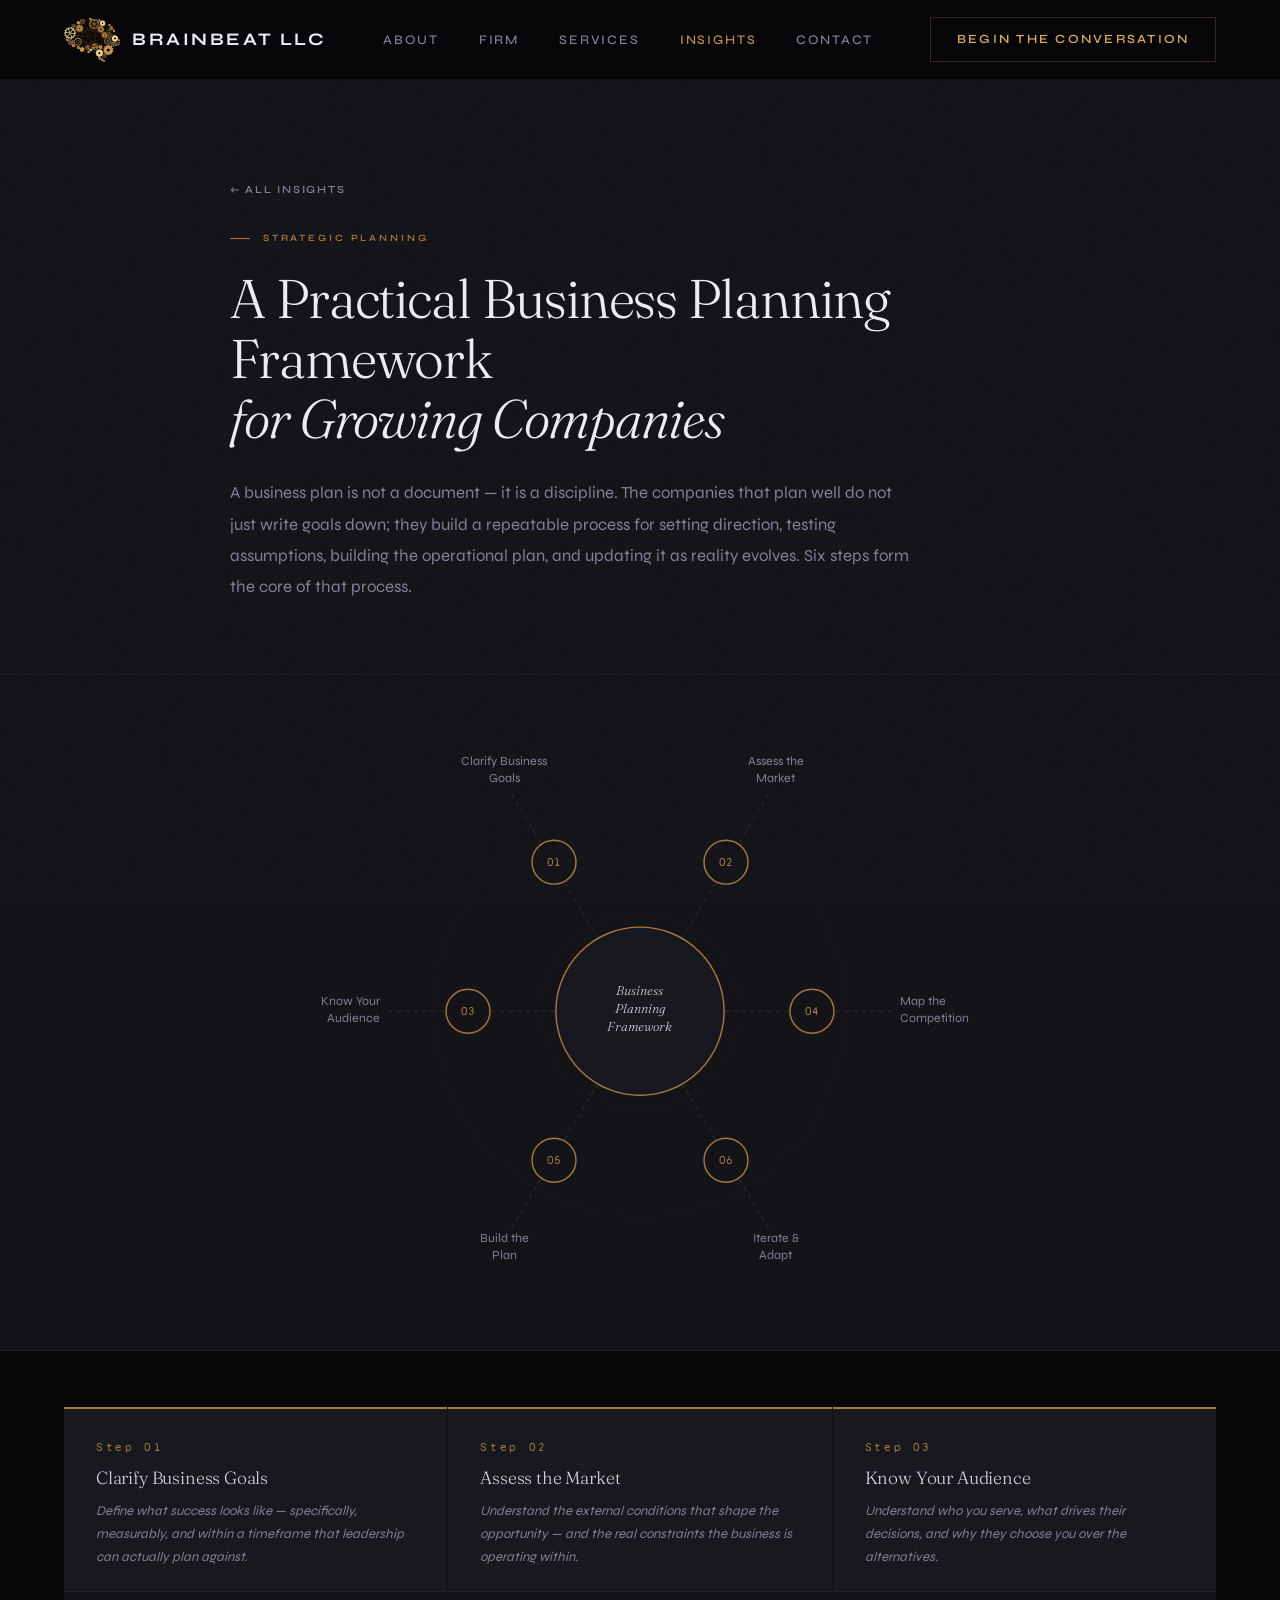
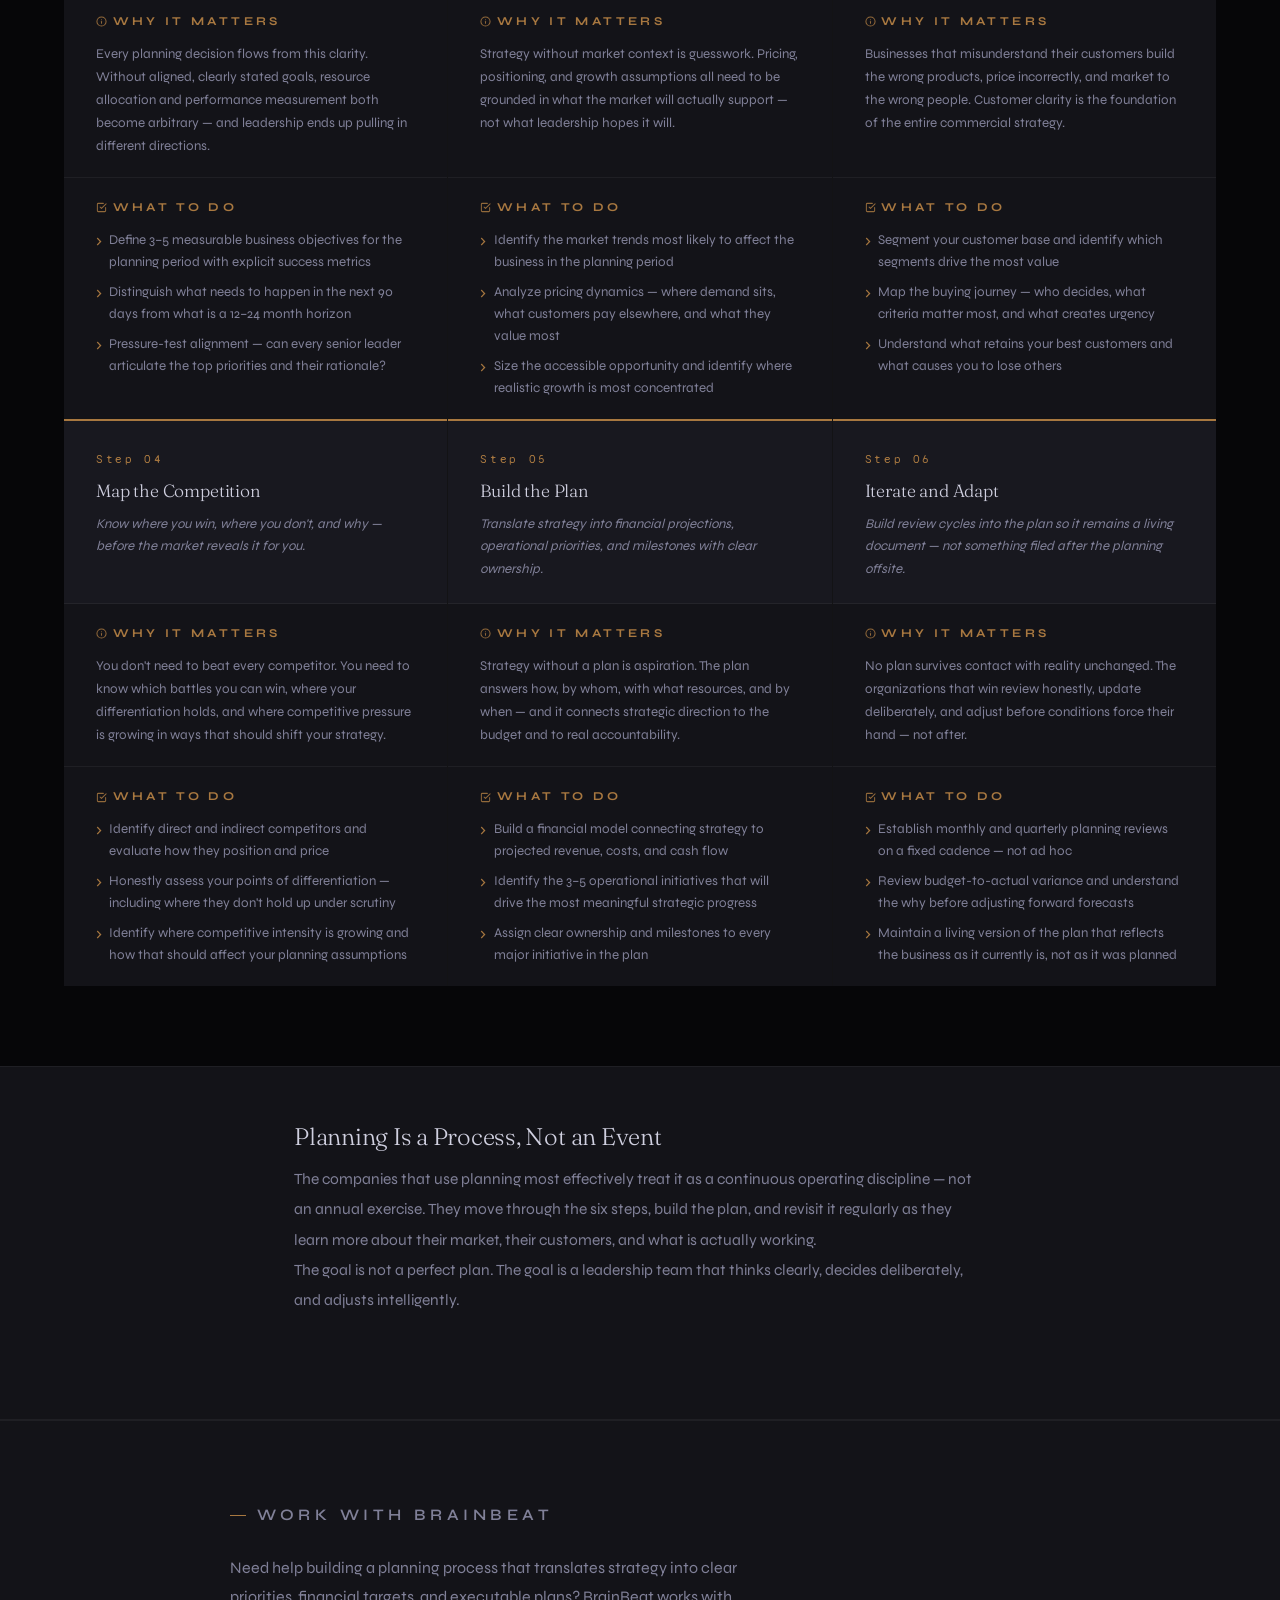
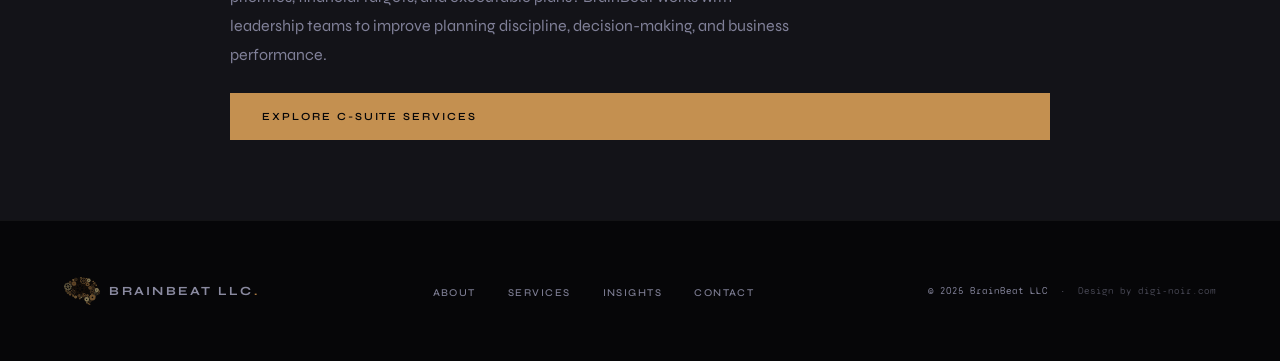
==== commit 873105f6: "changed some txt" ====
--- a/insights/business-planning-framework.html
+++ b/insights/business-planning-framework.html
@@ -19,125 +19,6 @@
       rel="stylesheet"
     />
     <link rel="stylesheet" href="../styles.css" />
-    <style>
-      /* ── HUB DIAGRAM ── */
-      .hub-section {
-        background: var(--surface);
-        border-bottom: 1px solid var(--border);
-        padding: 2.5rem 5% 1.5rem;
-      }
-      .hub-svg-wrap {
-        max-width: 860px;
-        margin: 0 auto;
-      }
-      .hub-svg-wrap svg { width: 100%; height: auto; display: block; }
-
-      /* ── STEP CARDS ── */
-      .steps-outer {
-        padding: 3.5rem 5% 5rem;
-        background: var(--void);
-      }
-      .steps-grid {
-        display: grid;
-        grid-template-columns: repeat(3, 1fr);
-        gap: 1px;
-        background: var(--border);
-        max-width: 1200px;
-        margin: 0 auto;
-      }
-      .step-card {
-        background: var(--surface);
-        display: flex;
-        flex-direction: column;
-        border-top: 2px solid var(--accent);
-      }
-      .step-card-top {
-        padding: 1.8rem 2rem 1.4rem;
-        border-bottom: 1px solid var(--border);
-        background: var(--surface-mid);
-      }
-      .step-num {
-        font-family: "Syne Mono", monospace;
-        font-size: 0.58rem;
-        letter-spacing: 0.22em;
-        color: var(--accent);
-        display: block;
-        margin-bottom: 0.35rem;
-      }
-      .step-title {
-        font-family: "Fraunces", serif;
-        font-size: 1.1rem;
-        font-weight: 300;
-        color: var(--text-pale);
-        letter-spacing: -0.01em;
-        margin-bottom: 0.5rem;
-      }
-      .step-tagline {
-        font-family: "Syne", sans-serif;
-        font-size: 0.83rem;
-        color: var(--text-muted);
-        line-height: 1.7;
-        font-style: italic;
-      }
-      .step-section {
-        padding: 1.2rem 2rem;
-        border-bottom: 1px solid var(--border);
-      }
-      .step-section:last-child { border-bottom: none; flex: 1; }
-      .step-lbl {
-        font-family: "Syne", sans-serif;
-        font-size: 0.52rem;
-        font-weight: 700;
-        letter-spacing: 0.28em;
-        text-transform: uppercase;
-        color: var(--accent);
-        display: flex;
-        align-items: center;
-        gap: 0.35rem;
-        margin-bottom: 0.7rem;
-      }
-      .step-lbl svg { flex-shrink: 0; opacity: 0.85; }
-      .step-p {
-        font-family: "Syne", sans-serif;
-        font-size: 0.835rem;
-        color: var(--text-muted);
-        line-height: 1.72;
-      }
-      .step-list {
-        list-style: none;
-        display: flex;
-        flex-direction: column;
-        gap: 0.5rem;
-      }
-      .step-list li {
-        font-family: "Syne", sans-serif;
-        font-size: 0.835rem;
-        color: var(--text-muted);
-        line-height: 1.65;
-        display: flex;
-        gap: 0.45rem;
-        align-items: flex-start;
-      }
-      .step-list li::before {
-        content: "›";
-        color: var(--accent);
-        font-size: 1rem;
-        line-height: 1.55;
-        flex-shrink: 0;
-      }
-
-      /* ── RESPONSIVE ── */
-      @media (max-width: 900px) {
-        .steps-grid { grid-template-columns: repeat(2, 1fr); }
-      }
-      @media (max-width: 560px) {
-        .steps-grid { grid-template-columns: 1fr; }
-        .step-card { border-top: none; border-left: 2px solid var(--accent); }
-        .step-card-top { padding: 1.4rem 1.5rem 1.1rem; }
-        .step-section { padding: 1rem 1.5rem; }
-        .hub-section { padding: 2rem 5% 1rem; }
-      }
-    </style>
   </head>
   <body>
     <a class="skip-link" href="#article">Skip to main content</a>
--- a/styles.css
+++ b/styles.css
@@ -1411,6 +1411,7 @@
   }
 }
 
+
 /* ── INSIGHTS HUB ── */
 .insights-hub {
   padding: 8rem 5%;
@@ -1512,6 +1513,15 @@
 .insight-card:hover .insight-card-cta {
   color: var(--accent-light);
   gap: 0.8rem;
+}
+
+@media (max-width: 900px) {
+  .insights-grid {
+    grid-template-columns: 1fr;
+  }
+  .insight-card {
+    padding: 2rem;
+  }
 }
 
 /* ── ARTICLE PAGE ── */
@@ -1664,12 +1674,843 @@
   color: var(--accent-mid) !important;
 }
 
-/* ── INSIGHTS RESPONSIVE ── */
+
+
+
+/* ════════════════════════════════════════════════
+   INSIGHT PAGES — PAGE-SPECIFIC STYLES
+   ════════════════════════════════════════════════ */
+
+/* ── WHERE PROFIT MARGINS LEAK ── */
+/* ── LEAK CARDS GRID ── */
+.leak-outer {
+  padding: 4rem 5% 5rem;
+  background: var(--void);
+}
+.leak-grid {
+  display: grid;
+  grid-template-columns: repeat(3, 1fr);
+  gap: 1px;
+  background: var(--border);
+  max-width: 1280px;
+  margin: 0 auto;
+}
+.leak-card {
+  background: var(--surface);
+  display: grid;
+  grid-row: span 4;
+  grid-template-rows: subgrid;
+}
+
+/* card header */
+.leak-card-header {
+  padding: 1.8rem 1.8rem 1.4rem;
+  border-bottom: 1px solid var(--border);
+  background: var(--surface-mid);
+  border-top: 2px solid var(--accent);
+}
+.leak-card-icon {
+  width: 48px;
+  height: 48px;
+  border: 1px solid var(--border-high);
+  display: flex;
+  align-items: center;
+  justify-content: center;
+  color: var(--accent-mid);
+  margin-bottom: 1rem;
+}
+.leak-card-name {
+  font-family: "Fraunces", serif;
+  font-size: 1.15rem;
+  font-weight: 300;
+  color: var(--text-pale);
+  letter-spacing: -0.01em;
+  margin-bottom: 0.25rem;
+}
+.leak-card-tagline {
+  font-family: "Syne", sans-serif;
+  font-size: 0.78rem;
+  color: var(--text-dim);
+  line-height: 1.5;
+}
+
+/* card section */
+.leak-section {
+  padding: 1.25rem 1.8rem;
+  border-bottom: 1px solid var(--border);
+}
+.leak-section:last-child {
+  border-bottom: none;
+}
+.leak-section--warn {
+  background: rgba(224, 96, 96, 0.04);
+}
+
+.leak-lbl {
+  font-family: "Syne", sans-serif;
+  font-size: 0.75rem;
+  font-weight: 600;
+  letter-spacing: 0.24em;
+  text-transform: uppercase;
+  color: var(--accent);
+  display: flex;
+  align-items: center;
+  gap: 0.4rem;
+  margin-bottom: 0.7rem;
+}
+.leak-lbl svg {
+  flex-shrink: 0;
+  opacity: 0.9;
+}
+.leak-lbl--warn {
+  color: var(--red);
+}
+.leak-lbl--warn svg {
+  color: var(--red);
+}
+
+.leak-p {
+  font-family: "Syne", sans-serif;
+  font-size: 0.845rem;
+  color: var(--text-muted);
+  line-height: 1.75;
+}
+.leak-list {
+  list-style: none;
+  display: flex;
+  flex-direction: column;
+  gap: 0.45rem;
+}
+.leak-list li {
+  font-family: "Syne", sans-serif;
+  font-size: 0.845rem;
+  color: var(--text-muted);
+  line-height: 1.6;
+  display: flex;
+  gap: 0.5rem;
+  align-items: flex-start;
+}
+.leak-list li::before {
+  content: "›";
+  color: var(--accent);
+  font-size: 1rem;
+  line-height: 1.5;
+  flex-shrink: 0;
+}
+.leak-section--warn .leak-list li::before {
+  color: var(--red);
+  opacity: 0.75;
+}
+
+/* ── RESPONSIVE ── */
+@media (max-width: 960px) {
+  .leak-grid {
+    grid-template-columns: repeat(2, 1fr);
+  }
+}
+@media (max-width: 560px) {
+  .leak-grid {
+    grid-template-columns: 1fr;
+  }
+}
+
+/* ── FINANCIAL PRACTICES ── */
+/* ── PRACTICE GRID ── */
+.practices-outer {
+  padding: 4rem 5% 5rem;
+  background: var(--void);
+}
+.practices-grid {
+  display: grid;
+  grid-template-columns: repeat(3, 1fr);
+  gap: 1px;
+  background: var(--border);
+  max-width: 1200px;
+  margin: 0 auto;
+}
+
+/* ── PRACTICE CARD ── */
+.pcard {
+  background: var(--surface);
+  display: grid;
+  grid-row: span 3;
+  grid-template-rows: subgrid;
+  border-top: 2px solid var(--accent);
+}
+
+/* icon + name block */
+.pcard-top {
+  padding: 2.2rem 2rem 1.8rem;
+  border-bottom: 1px solid var(--border);
+  background: var(--surface-mid);
+  display: flex;
+  flex-direction: column;
+  gap: 0;
+}
+.pcard-icon-row {
+  display: flex;
+  align-items: flex-start;
+  justify-content: space-between;
+  margin-bottom: 1.4rem;
+}
+.pcard-icon {
+  width: 68px;
+  height: 68px;
+  border: 1px solid var(--border-high);
+  display: flex;
+  align-items: center;
+  justify-content: center;
+  color: var(--accent-mid);
+  flex-shrink: 0;
+}
+.pcard-num {
+  font-family: "Syne Mono", monospace;
+  font-size: 0.62rem;
+  color: var(--text-dim);
+  letter-spacing: 0.12em;
+  padding-top: 0.2rem;
+}
+.pcard-name {
+  font-family: "Fraunces", serif;
+  font-size: 1.25rem;
+  font-weight: 300;
+  color: var(--text-pale);
+  letter-spacing: -0.01em;
+  line-height: 1.2;
+  margin-bottom: 0.5rem;
+}
+.pcard-def {
+  font-family: "Syne", sans-serif;
+  font-size: 0.835rem;
+  color: var(--text-muted);
+  line-height: 1.7;
+}
+
+/* body sections */
+.pcard-section {
+  padding: 1.3rem 2rem;
+  border-bottom: 1px solid var(--border);
+}
+.pcard-section:last-child {
+  border-bottom: none;
+}
+.pcard-lbl {
+  font-family: "Syne", sans-serif;
+  font-size: 0.75rem;
+  font-weight: 600;
+  letter-spacing: 0.26em;
+  text-transform: uppercase;
+  color: var(--accent);
+  display: flex;
+  align-items: center;
+  gap: 0.4rem;
+  margin-bottom: 0.7rem;
+}
+.pcard-lbl svg { flex-shrink: 0; opacity: 0.85; }
+.pcard-p {
+  font-family: "Syne", sans-serif;
+  font-size: 0.845rem;
+  color: var(--text-muted);
+  line-height: 1.75;
+}
+.pcard-list {
+  list-style: none;
+  display: flex;
+  flex-direction: column;
+  gap: 0.45rem;
+}
+.pcard-list li {
+  font-family: "Syne", sans-serif;
+  font-size: 0.845rem;
+  color: var(--text-muted);
+  line-height: 1.6;
+  display: flex;
+  gap: 0.5rem;
+  align-items: flex-start;
+}
+.pcard-list li::before {
+  content: "›";
+  color: var(--accent);
+  font-size: 1rem;
+  line-height: 1.5;
+  flex-shrink: 0;
+}
+
+/* ── RESPONSIVE ── */
 @media (max-width: 900px) {
-  .insights-grid {
-    grid-template-columns: 1fr;
-  }
-  .insight-card {
-    padding: 2rem;
-  }
-}
+  .practices-grid { grid-template-columns: repeat(2, 1fr); }
+}
+@media (max-width: 560px) {
+  .practices-grid { grid-template-columns: 1fr; }
+  .pcard-top { padding: 1.8rem 1.5rem 1.4rem; }
+  .pcard-section { padding: 1.1rem 1.5rem; }
+}
+
+/* ── CFO ROLE CHANGES ── */
+/* ── STAGE FLOW BAR ── */
+.cfo-flow {
+  background: var(--surface);
+  border-bottom: 1px solid var(--border);
+  padding: 0 5%;
+}
+.cfo-flow-inner {
+  max-width: 1200px;
+  margin: 0 auto;
+  display: flex;
+  align-items: stretch;
+  gap: 0;
+}
+.cfo-stage {
+  flex: 1;
+  padding: 1.5rem 1.8rem;
+  position: relative;
+  display: flex;
+  flex-direction: column;
+  gap: 0.25rem;
+}
+.cfo-stage + .cfo-stage {
+  border-left: 1px solid var(--border);
+}
+.cfo-stage--active {
+  background: var(--surface-mid);
+}
+.cfo-stage-num {
+  font-family: "Syne Mono", monospace;
+  font-size: 0.55rem;
+  letter-spacing: 0.2em;
+  color: var(--text-dim);
+  text-transform: uppercase;
+}
+.cfo-stage-title {
+  font-family: "Fraunces", serif;
+  font-size: 1rem;
+  font-weight: 300;
+  color: var(--text-pale);
+  letter-spacing: -0.01em;
+}
+.cfo-stage--active .cfo-stage-title { color: var(--accent-mid); }
+.cfo-stage-desc {
+  font-family: "Syne", sans-serif;
+  font-size: 0.75rem;
+  color: var(--text-dim);
+  line-height: 1.5;
+}
+.cfo-stage-bar {
+  height: 2px;
+  background: var(--border-high);
+  position: absolute;
+  bottom: 0; left: 0; right: 0;
+}
+.cfo-stage--active .cfo-stage-bar { background: var(--accent); }
+
+/* ── MATRIX SECTION ── */
+.cfo-section {
+  padding: 0 5% 5rem;
+  background: var(--void);
+}
+.cfo-section-inner {
+  max-width: 1200px;
+  margin: 0 auto;
+}
+
+/* column header row */
+.cfo-col-headers {
+  display: grid;
+  grid-template-columns: 180px 1fr 1fr;
+  gap: 1px;
+  background: var(--border);
+  margin-top: 3rem;
+  border-bottom: none;
+}
+.cfo-col-header {
+  padding: 1.2rem 1.5rem;
+  background: var(--surface);
+  display: flex;
+  flex-direction: column;
+  gap: 0.3rem;
+}
+.cfo-col-header--label {
+  background: var(--surface-mid);
+  justify-content: flex-end;
+}
+.cfo-col-header--early { background: color-mix(in srgb, var(--accent) 6%, var(--surface)); }
+.cfo-col-header--mature { background: var(--surface-mid); }
+.cfo-col-header-eyebrow {
+  font-family: "Syne Mono", monospace;
+  font-size: 0.54rem;
+  letter-spacing: 0.2em;
+  text-transform: uppercase;
+  color: var(--text-dim);
+}
+.cfo-col-header-title {
+  font-family: "Syne", sans-serif;
+  font-size: 0.78rem;
+  font-weight: 700;
+  letter-spacing: 0.06em;
+  text-transform: uppercase;
+  color: var(--text-pale);
+}
+.cfo-col-header--early .cfo-col-header-title { color: var(--accent-mid); }
+.cfo-col-header-sub {
+  font-family: "Syne", sans-serif;
+  font-size: 0.72rem;
+  color: var(--text-dim);
+  line-height: 1.45;
+}
+
+/* matrix grid */
+.cfo-matrix {
+  display: grid;
+  grid-template-columns: 180px 1fr 1fr;
+  gap: 1px;
+  background: var(--border);
+}
+
+/* row label cell */
+.cfo-row-lbl {
+  background: color-mix(in srgb, var(--accent) 8%, var(--surface));
+  padding: 1.4rem 1.2rem;
+  display: flex;
+  align-items: center;
+  justify-content: center;
+  text-align: center;
+}
+.cfo-row-lbl-inner {
+  font-family: "Syne", sans-serif;
+  font-size: 0.62rem;
+  font-weight: 700;
+  letter-spacing: 0.18em;
+  text-transform: uppercase;
+  color: var(--accent);
+  line-height: 1.5;
+}
+
+/* content cell */
+.cfo-cell {
+  background: var(--surface);
+  padding: 1.3rem 1.5rem;
+  display: flex;
+  flex-direction: column;
+  gap: 0;
+}
+.cfo-cell--mature { background: var(--surface-mid); }
+.cfo-items {
+  list-style: none;
+  display: flex;
+  flex-direction: column;
+  gap: 0.6rem;
+}
+.cfo-items li {
+  font-family: "Syne", sans-serif;
+  font-size: 0.845rem;
+  color: var(--text-muted);
+  line-height: 1.65;
+  display: flex;
+  gap: 0.5rem;
+  align-items: flex-start;
+}
+.cfo-items li::before {
+  content: "›";
+  color: var(--accent);
+  font-size: 1rem;
+  line-height: 1.55;
+  flex-shrink: 0;
+}
+
+/* ── RESPONSIVE ── */
+@media (max-width: 760px) {
+  .cfo-col-headers { grid-template-columns: 1fr 1fr; }
+  .cfo-col-header--label { display: none; }
+  .cfo-matrix { grid-template-columns: 1fr 1fr; }
+  .cfo-row-lbl {
+    grid-column: 1 / -1;
+    justify-content: flex-start;
+    padding: 0.9rem 1.2rem;
+  }
+}
+@media (max-width: 480px) {
+  .cfo-col-headers { grid-template-columns: 1fr; }
+  .cfo-col-header--mature { display: none; }
+  .cfo-matrix { grid-template-columns: 1fr; }
+  .cfo-row-lbl { grid-column: auto; }
+  .cfo-flow-inner { flex-direction: column; }
+  .cfo-stage + .cfo-stage { border-left: none; border-top: 1px solid var(--border); }
+}
+
+/* ── FOUR CAPITAL RESPONSIBILITIES ── */
+/* ── FOUR-COLUMN CAPITAL GRID ── */
+.capital-outer {
+  padding: 3.5rem 5% 5rem;
+  background: var(--void);
+}
+.capital-grid {
+  display: grid;
+  grid-template-columns: repeat(4, 1fr);
+  gap: 1px;
+  background: var(--border);
+  max-width: 1300px;
+  margin: 0 auto;
+}
+
+/* ── COLUMN ── */
+.capital-col {
+  background: var(--surface);
+  display: flex;
+  flex-direction: column;
+  border-top: 2px solid var(--accent);
+}
+.capital-col-header {
+  padding: 1.7rem 1.5rem 1.4rem;
+  border-bottom: 1px solid var(--border);
+  background: var(--surface-mid);
+  display: flex;
+  flex-direction: column;
+  gap: 0.5rem;
+}
+.capital-col-icon {
+  color: var(--accent-mid);
+  margin-bottom: 0.2rem;
+}
+.capital-col-num {
+  font-family: "Syne Mono", monospace;
+  font-size: 0.54rem;
+  letter-spacing: 0.22em;
+  color: var(--text-dim);
+  text-transform: uppercase;
+}
+.capital-col-name {
+  font-family: "Fraunces", serif;
+  font-size: 1.05rem;
+  font-weight: 300;
+  color: var(--text-pale);
+  letter-spacing: -0.01em;
+  line-height: 1.25;
+}
+
+/* ── SECTION WITHIN COLUMN ── */
+.capital-section {
+  padding: 1.15rem 1.5rem;
+  border-bottom: 1px solid var(--border);
+}
+.capital-section:last-child {
+  border-bottom: none;
+  flex: 1;
+}
+.capital-lbl {
+  font-family: "Syne", sans-serif;
+  font-size: 0.75rem;
+  font-weight: 700;
+  letter-spacing: 0.28em;
+  text-transform: uppercase;
+  color: var(--accent);
+  display: flex;
+  align-items: center;
+  gap: 0.35rem;
+  margin-bottom: 0.75rem;
+}
+.capital-lbl svg { flex-shrink: 0; opacity: 0.85; }
+
+/* KEY AREAS — tag chips */
+.capital-tags {
+  display: flex;
+  flex-wrap: wrap;
+  gap: 0.3rem;
+}
+.capital-tag {
+  font-family: "Syne Mono", monospace;
+  font-size: 0.62rem;
+  letter-spacing: 0.04em;
+  color: var(--text-muted);
+  border: 1px solid var(--border-high);
+  padding: 0.1rem 0.45rem;
+  line-height: 1.7;
+}
+
+/* FOCUS — italic fraunces statement */
+.capital-focus {
+  font-family: "Fraunces", serif;
+  font-size: 0.9rem;
+  font-weight: 300;
+  font-style: italic;
+  color: var(--text-pale);
+  line-height: 1.6;
+}
+
+/* TASKS — bulleted list */
+.capital-list {
+  list-style: none;
+  display: flex;
+  flex-direction: column;
+  gap: 0.6rem;
+}
+.capital-list li {
+  font-family: "Syne", sans-serif;
+  font-size: 0.835rem;
+  color: var(--text-muted);
+  line-height: 1.65;
+  display: flex;
+  gap: 0.45rem;
+  align-items: flex-start;
+}
+.capital-list li::before {
+  content: "›";
+  color: var(--accent);
+  font-size: 1rem;
+  line-height: 1.55;
+  flex-shrink: 0;
+}
+
+/* ── RESPONSIVE ── */
+@media (max-width: 1050px) {
+  .capital-grid { grid-template-columns: repeat(2, 1fr); }
+}
+@media (max-width: 560px) {
+  .capital-grid { grid-template-columns: 1fr; }
+  .capital-col {
+    border-top: none;
+    border-left: 2px solid var(--accent);
+  }
+  .capital-outer { padding: 2.5rem 5% 4rem; }
+  .capital-col-header { padding: 1.4rem 1.3rem 1.1rem; }
+  .capital-section { padding: 1rem 1.3rem; }
+}
+
+/* ── BUSINESS PLANNING FRAMEWORK ── */
+/* ── HUB DIAGRAM ── */
+.hub-section {
+  background: var(--surface);
+  border-bottom: 1px solid var(--border);
+  padding: 2.5rem 5% 1.5rem;
+}
+.hub-svg-wrap {
+  max-width: 860px;
+  margin: 0 auto;
+}
+.hub-svg-wrap svg { width: 100%; height: auto; display: block; }
+
+/* ── STEP CARDS ── */
+.steps-outer {
+  padding: 3.5rem 5% 5rem;
+  background: var(--void);
+}
+.steps-grid {
+  display: grid;
+  grid-template-columns: repeat(3, 1fr);
+  gap: 1px;
+  background: var(--border);
+  max-width: 1200px;
+  margin: 0 auto;
+}
+.step-card {
+  background: var(--surface);
+  display: grid;
+  grid-row: span 3;
+  grid-template-rows: subgrid;
+  border-top: 2px solid var(--accent);
+}
+.step-card-top {
+  padding: 1.8rem 2rem 1.4rem;
+  border-bottom: 1px solid var(--border);
+  background: var(--surface-mid);
+}
+.step-num {
+  font-family: "Syne Mono", monospace;
+  font-size: 0.75rem;
+  letter-spacing: 0.22em;
+  color: var(--accent);
+  display: block;
+  margin-bottom: 0.35rem;
+}
+.step-title {
+  font-family: "Fraunces", serif;
+  font-size: 1.1rem;
+  font-weight: 300;
+  color: var(--text-pale);
+  letter-spacing: -0.01em;
+  margin-bottom: 0.5rem;
+}
+.step-tagline {
+  font-family: "Syne", sans-serif;
+  font-size: 0.83rem;
+  color: var(--text-muted);
+  line-height: 1.7;
+  font-style: italic;
+}
+.step-section {
+  padding: 1.2rem 2rem;
+  border-bottom: 1px solid var(--border);
+}
+.step-section:last-child { border-bottom: none; }
+.step-lbl {
+  font-family: "Syne", sans-serif;
+  font-size: 0.75rem;
+  font-weight: 700;
+  letter-spacing: 0.28em;
+  text-transform: uppercase;
+  color: var(--accent);
+  display: flex;
+  align-items: center;
+  gap: 0.35rem;
+  margin-bottom: 0.7rem;
+}
+.step-lbl svg { flex-shrink: 0; opacity: 0.85; }
+.step-p {
+  font-family: "Syne", sans-serif;
+  font-size: 0.835rem;
+  color: var(--text-muted);
+  line-height: 1.72;
+}
+.step-list {
+  list-style: none;
+  display: flex;
+  flex-direction: column;
+  gap: 0.5rem;
+}
+.step-list li {
+  font-family: "Syne", sans-serif;
+  font-size: 0.835rem;
+  color: var(--text-muted);
+  line-height: 1.65;
+  display: flex;
+  gap: 0.45rem;
+  align-items: flex-start;
+}
+.step-list li::before {
+  content: "›";
+  color: var(--accent);
+  font-size: 1rem;
+  line-height: 1.55;
+  flex-shrink: 0;
+}
+
+/* ── RESPONSIVE ── */
+@media (max-width: 900px) {
+  .steps-grid { grid-template-columns: repeat(2, 1fr); }
+}
+@media (max-width: 560px) {
+  .steps-grid { grid-template-columns: 1fr; }
+  .step-card { border-top: none; border-left: 2px solid var(--accent); }
+  .step-card-top { padding: 1.4rem 1.5rem 1.1rem; }
+  .step-section { padding: 1rem 1.5rem; }
+  .hub-section { padding: 2rem 5% 1rem; }
+}
+
+/* ── TURNING STRATEGY INTO EXECUTION ── */
+/* ── RING DIAGRAM ── */
+.ring-section {
+  background: var(--surface);
+  border-bottom: 1px solid var(--border);
+  padding: 2.5rem 5% 1.5rem;
+}
+.ring-svg-wrap {
+  max-width: 900px;
+  margin: 0 auto;
+}
+.ring-svg-wrap svg { width: 100%; height: auto; display: block; }
+
+/* ── STEP CARDS ── */
+.exec-outer {
+  padding: 3.5rem 5% 5rem;
+  background: var(--void);
+}
+.exec-grid {
+  display: grid;
+  grid-template-columns: repeat(3, 1fr);
+  gap: 1px;
+  background: var(--border);
+  max-width: 1200px;
+  margin: 0 auto;
+}
+.exec-card {
+  background: var(--surface);
+  display: grid;
+  grid-row: span 3;
+  grid-template-rows: subgrid;
+  border-top: 2px solid var(--accent);
+}
+.exec-card-top {
+  padding: 1.8rem 2rem 1.4rem;
+  border-bottom: 1px solid var(--border);
+  background: var(--surface-mid);
+}
+.exec-num {
+  font-family: "Syne Mono", monospace;
+  font-size: 0.58rem;
+  letter-spacing: 0.22em;
+  color: var(--accent);
+  display: block;
+  margin-bottom: 0.35rem;
+}
+.exec-title {
+  font-family: "Fraunces", serif;
+  font-size: 1.1rem;
+  font-weight: 300;
+  color: var(--text-pale);
+  letter-spacing: -0.01em;
+  margin-bottom: 0.5rem;
+}
+.exec-tagline {
+  font-family: "Syne", sans-serif;
+  font-size: 0.83rem;
+  color: var(--text-muted);
+  line-height: 1.7;
+  font-style: italic;
+}
+.exec-section {
+  padding: 1.2rem 2rem;
+  border-bottom: 1px solid var(--border);
+}
+.exec-section:last-child { border-bottom: none; }
+.exec-lbl {
+  font-family: "Syne", sans-serif;
+  font-size: .75rem;
+  font-weight: 700;
+  letter-spacing: 0.28em;
+  text-transform: uppercase;
+  color: var(--accent);
+  display: flex;
+  align-items: center;
+  gap: 0.35rem;
+  margin-bottom: 0.7rem;
+}
+.exec-lbl svg { flex-shrink: 0; opacity: 0.85; }
+.exec-p {
+  font-family: "Syne", sans-serif;
+  font-size: 0.835rem;
+  color: var(--text-muted);
+  line-height: 1.72;
+}
+.exec-list {
+  list-style: none;
+  display: flex;
+  flex-direction: column;
+  gap: 0.5rem;
+}
+.exec-list li {
+  font-family: "Syne", sans-serif;
+  font-size: 0.835rem;
+  color: var(--text-muted);
+  line-height: 1.65;
+  display: flex;
+  gap: 0.45rem;
+  align-items: flex-start;
+}
+.exec-list li::before {
+  content: "›";
+  color: var(--accent);
+  font-size: 1rem;
+  line-height: 1.55;
+  flex-shrink: 0;
+}
+
+/* ── RESPONSIVE ── */
+@media (max-width: 900px) {
+  .exec-grid { grid-template-columns: repeat(2, 1fr); }
+}
+@media (max-width: 560px) {
+  .exec-grid { grid-template-columns: 1fr; }
+  .exec-card { border-top: none; border-left: 2px solid var(--accent); }
+  .exec-card-top { padding: 1.4rem 1.5rem 1.1rem; }
+  .exec-section { padding: 1rem 1.5rem; }
+  .ring-section { padding: 2rem 5% 1rem; }
+}
